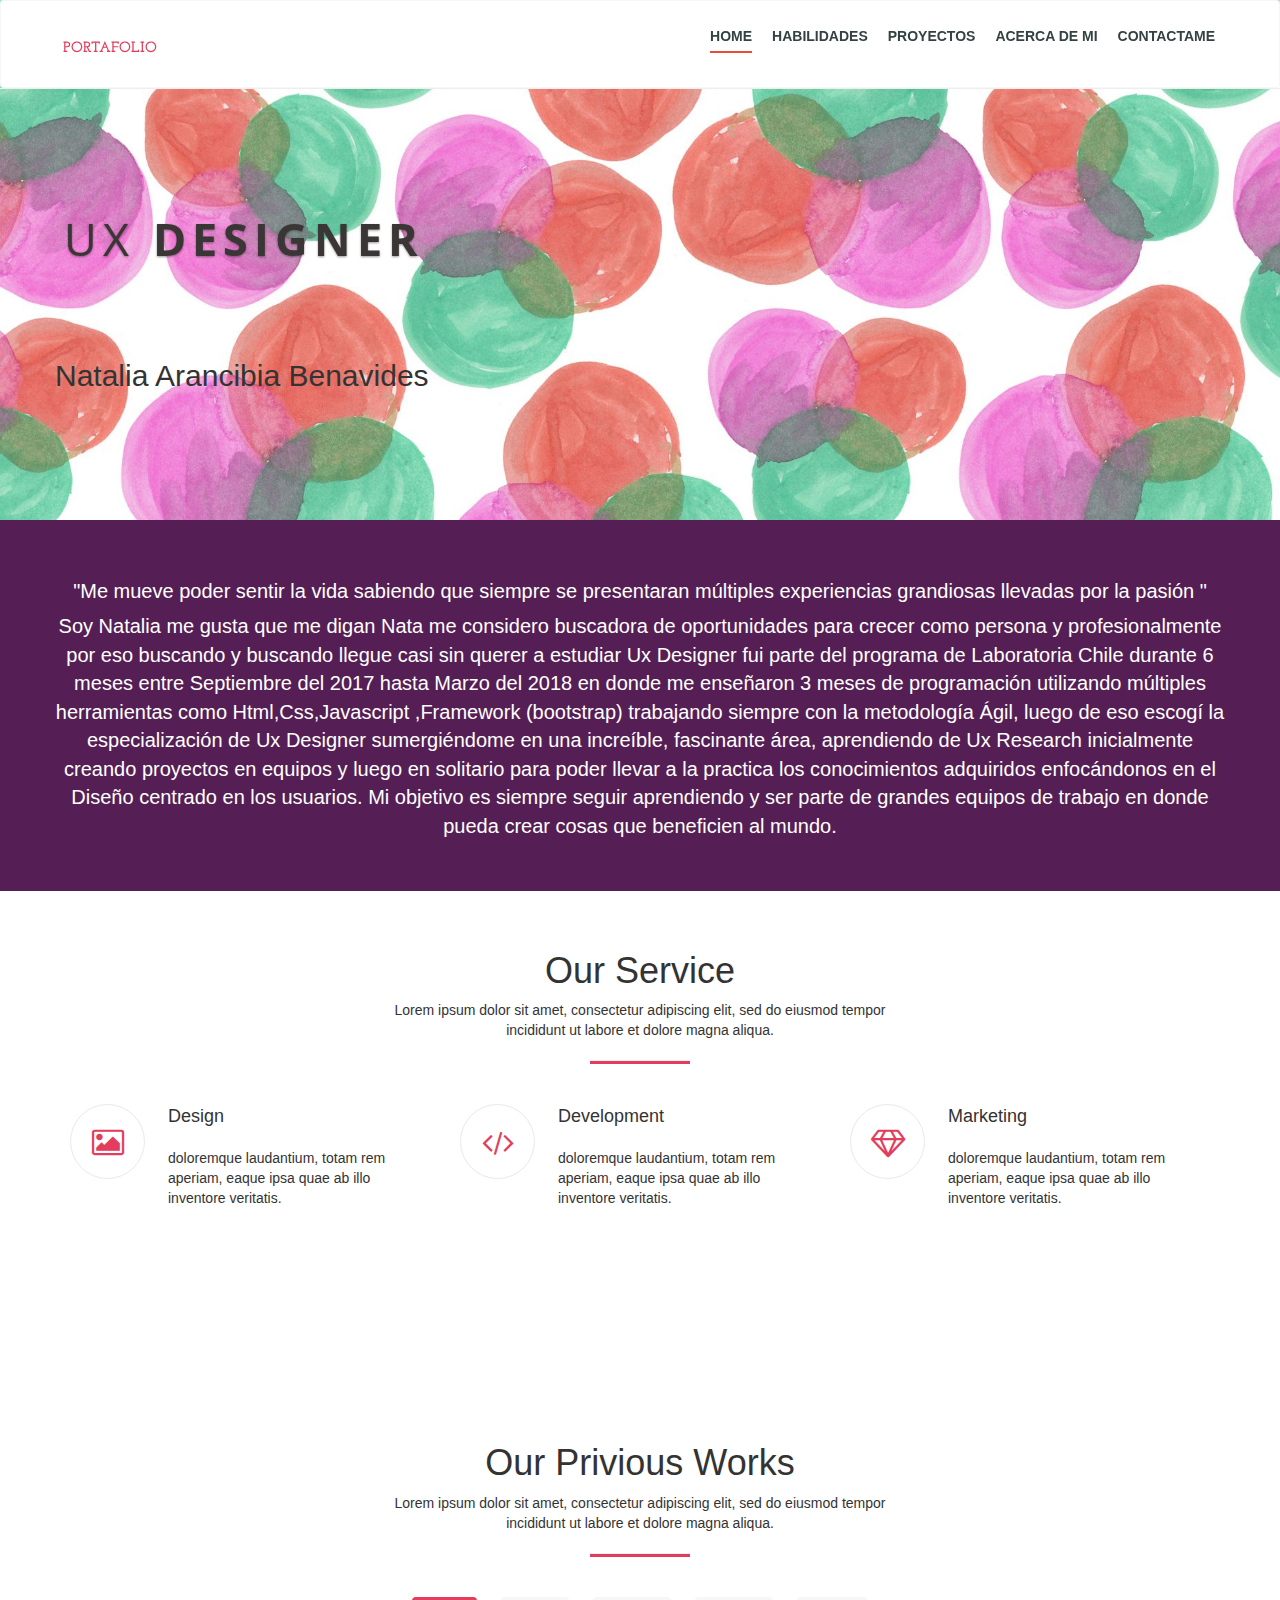
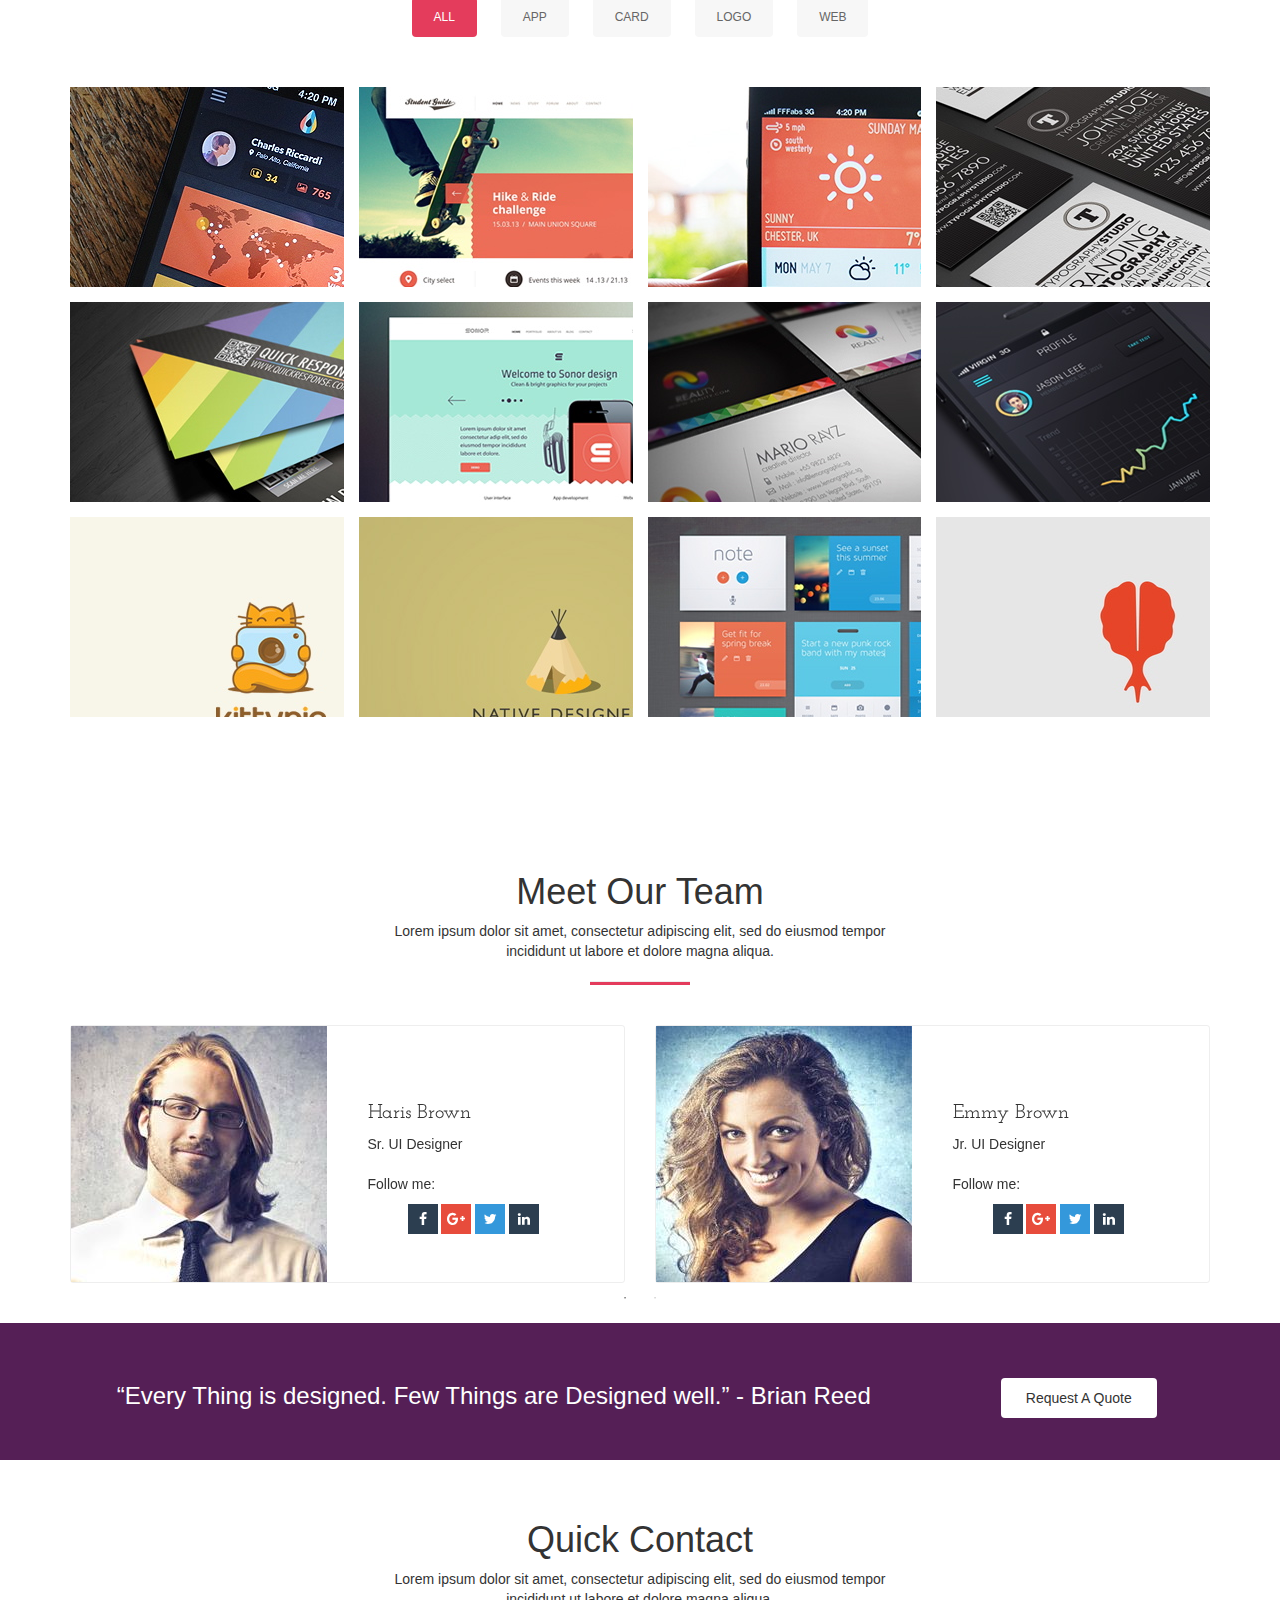
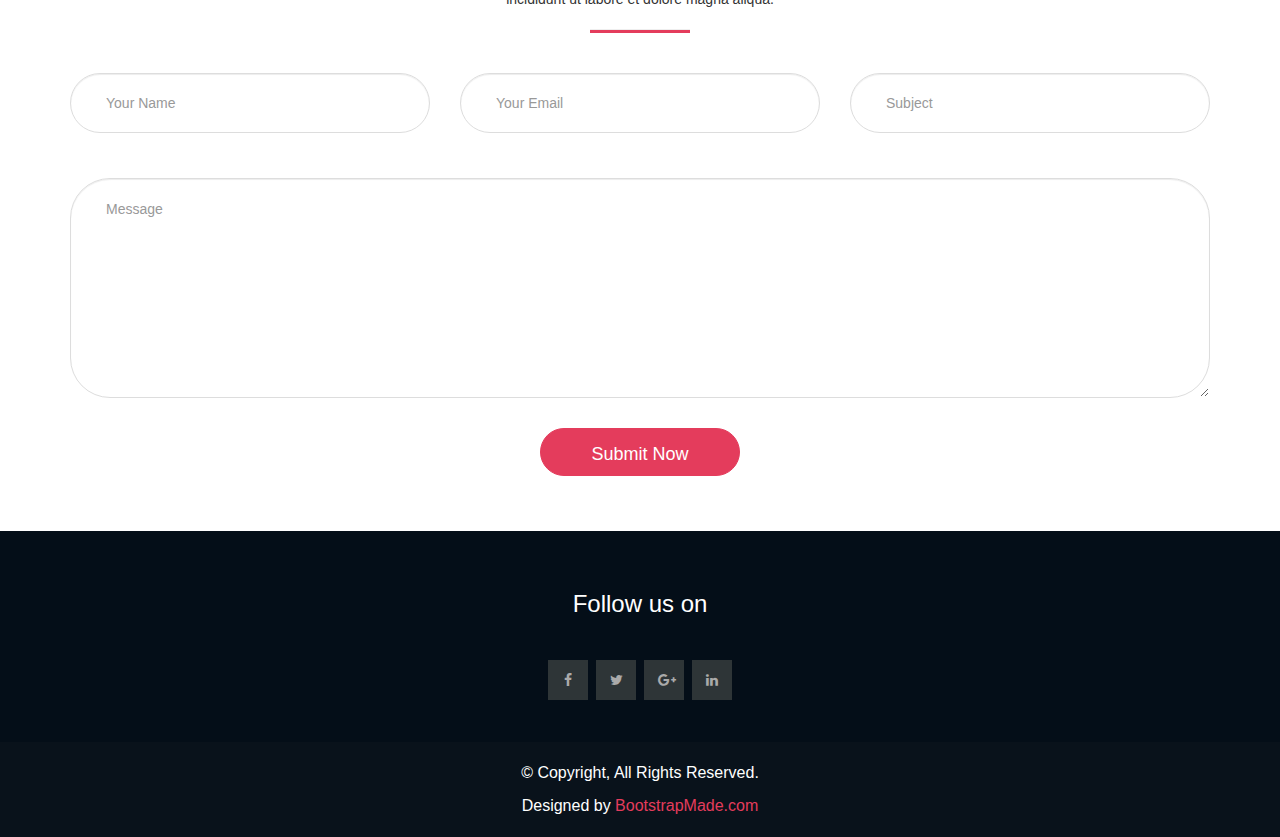
==== index.html @ 6acb6be6 "subiendo primeros avances portafolio" ====
<!DOCTYPE html>
<html lang="en" class=" js no-touch">

<head>
  <title>PORTAFOLIO UX NATALIA ARANCIBIA BENAVIDES</title>
  <meta charset="utf-8">
  <meta name="viewport" content="width=device-width, initial-scale=1">
  <link rel="stylesheet" href="css/bootstrap.min.css">
  <link rel="stylesheet" type="text/css" href="css/font-awesome.min.css">
  <link href='https://fonts.googleapis.com/css?family=Open+Sans:300,600|Raleway:600,300|Josefin+Slab:400,700,600italic,600,400italic' rel='stylesheet' type='text/css'>
  <link rel="stylesheet" type="text/css" href="css/slick-team-slider.css" />
  <link rel="stylesheet" type="text/css" href="css/style.css">
  <!-- =======================================================
    Theme Name: Tempo
    Theme URL: https://bootstrapmade.com/tempo-free-onepage-bootstrap-theme/
    Author: BootstrapMade.com
    Author URL: https://bootstrapmade.com
  ======================================================= -->
</head>

<body>
  <!--HEADER START-->
  <div class="main-navigation navbar-fixed-top">
    <nav class="navbar navbar-default">
      <div class="container">
        <div class="navbar-header">
          <button type="button" id="Menures" class="navbar-toggle" data-toggle="collapse" data-target="#myNavbar">
			    <span class="icon-bar"></span>
			    <span class="icon-bar"></span>
			    <span class="icon-bar"></span>
			  </button>
          <a class="navbar-brand" href="index.html">Portafolio</a>
        </div>
        <div class="collapse navbar-collapse" id="myNavbar">
          <ul class="nav navbar-nav navbar-right">
            <li class="active"><a href="#banner">Home</a></li>
            <li><a href="#service">Habilidades</a></li>
            <li><a href="#portfolio">Proyectos</a></li>
            <li><a href="#about">Acerca de mi</a></li>
            <li><a href="#contact">Contactame</a></li>
          </ul>
        </div>
      </div>
    </nav>
  </div>
  <!--HEADER END-->

  <!--BANNER START-->
  <div id="banner" class="section-padding">
    <div class="container">
      <div class="row">
        <div class="jumbotron">
          <h1 class="small">UX<span class="bold"> DESIGNER</span></h1>
          <h2>Natalia Arancibia Benavides</h2>
           </div>
      </div>
    </div>
  </div>
  <!--BANNER END-->

  <!--CTA1 START-->
  <div class="cta-1">
    <div class="container">
      <div class="row text-center white">
        <h1 class="cta-title">"Me mueve poder sentir la vida sabiendo que siempre se presentaran múltiples experiencias  grandiosas llevadas por la pasión   "  </h1>
        <p class="cta-sub-title">Soy  Natalia me gusta que me digan Nata  me considero buscadora de oportunidades para crecer como persona y profesionalmente  por eso buscando y buscando llegue casi sin querer a  estudiar Ux Designer  fui parte del programa de  Laboratoria  Chile durante  6 meses entre Septiembre del 2017 hasta Marzo del 2018  en donde me enseñaron  3 meses de programación utilizando múltiples herramientas  como Html,Css,Javascript ,Framework (bootstrap) trabajando siempre con la metodología Ágil, luego de eso escogí la especialización de Ux Designer  sumergiéndome en una increíble, fascinante  área, aprendiendo de Ux Research inicialmente  creando proyectos en equipos y luego  en solitario para poder llevar a la practica los conocimientos adquiridos enfocándonos en el Diseño centrado en los usuarios. 

 

Mi objetivo es siempre  seguir aprendiendo y ser parte de grandes equipos de trabajo en donde pueda crear cosas que beneficien al mundo.  

 </p>
      </div>
    </div>
  </div>
  <!--CTA1 END-->

  <!--SERVICE START-->
  <div id="service" class="section-padding">
    <div class="container">
      <div class="row">
        <div class="page-title text-center">
          <h1>Our Service</h1>
          <p>Lorem ipsum dolor sit amet, consectetur adipiscing elit, sed do eiusmod tempor <br>incididunt ut labore et dolore magna aliqua. </p>
          <hr class="pg-titl-bdr-btm"></hr>
        </div>
        <div class="col-md-4">
          <div class="service-box">
            <div class="service-icon"><i class="fa fa-picture-o"></i></div>
            <div class="service-text">
              <h3>Design</h3>
              <p> doloremque laudantium, totam rem aperiam, eaque ipsa quae ab illo inventore veritatis.</p>
            </div>
          </div>
        </div>
        <div class="col-md-4">
          <div class="service-box">
            <div class="service-icon"><i class="fa fa fa-code"></i></div>
            <div class="service-text">
              <h3>Development</h3>
              <p> doloremque laudantium, totam rem aperiam, eaque ipsa quae ab illo inventore veritatis.</p>
            </div>
          </div>
        </div>
        <div class="col-md-4">
          <div class="service-box">
            <div class="service-icon"><i class="fa fa-diamond"></i></div>
            <div class="service-text">
              <h3>Marketing</h3>
              <p> doloremque laudantium, totam rem aperiam, eaque ipsa quae ab illo inventore veritatis.</p>
            </div>
          </div>
        </div>
      </div>
    </div>
  </div>
  <!--SERVICE END-->
  <div id="portfolio">
    <div class="container">
      <div class="page-title text-center">
        <h1>Our Privious Works</h1>
        <p>Lorem ipsum dolor sit amet, consectetur adipiscing elit, sed do eiusmod tempor <br>incididunt ut labore et dolore magna aliqua. </p>
        <hr class="pg-titl-bdr-btm"></hr>
      </div>
      <div class="row">
        <div class="col-lg-12">
          <ul id="portfolio-flters">
            <li data-filter=".filter-app, .filter-card, .filter-logo, .filter-web" class="filter-active">All</li>
            <li data-filter=".filter-app">App</li>
            <li data-filter=".filter-card">Card</li>
            <li data-filter=".filter-logo">Logo</li>
            <li data-filter=".filter-web">Web</li>
          </ul>
        </div>
      </div>

      <div class="row" id="portfolio-wrapper">
        <div class="col-lg-3 col-md-6 portfolio-item filter-app">
          <a href="">
            <img src="img/portfolio/app1.jpg" alt="">
            <div class="details">
              <h4>App 1</h4>
              <span>Alored dono par</span>
            </div>
          </a>
        </div>

        <div class="col-lg-3 col-md-6 portfolio-item filter-web">
          <a href="">
            <img src="img/portfolio/web2.jpg" alt="">
            <div class="details">
              <h4>Web 2</h4>
              <span>Alored dono par</span>
            </div>
          </a>
        </div>

        <div class="col-lg-3 col-md-6 portfolio-item filter-app">
          <a href="">
            <img src="img/portfolio/app3.jpg" alt="">
            <div class="details">
              <h4>App 3</h4>
              <span>Alored dono par</span>
            </div>
          </a>
        </div>

        <div class="col-lg-3 col-md-6 portfolio-item filter-card">
          <a href="">
            <img src="img/portfolio/card1.jpg" alt="">
            <div class="details">
              <h4>Card 1</h4>
              <span>Alored dono par</span>
            </div>
          </a>
        </div>

        <div class="col-lg-3 col-md-6 portfolio-item filter-card">
          <a href="">
            <img src="img/portfolio/card2.jpg" alt="">
            <div class="details">
              <h4>Card 2</h4>
              <span>Alored dono par</span>
            </div>
          </a>
        </div>

        <div class="col-lg-3 col-md-6 portfolio-item filter-web">
          <a href="">
            <img src="img/portfolio/web3.jpg" alt="">
            <div class="details">
              <h4>Web 3</h4>
              <span>Alored dono par</span>
            </div>
          </a>
        </div>

        <div class="col-lg-3 col-md-6 portfolio-item filter-card">
          <a href="">
            <img src="img/portfolio/card3.jpg" alt="">
            <div class="details">
              <h4>Card 3</h4>
              <span>Alored dono par</span>
            </div>
          </a>
        </div>

        <div class="col-lg-3 col-md-6 portfolio-item filter-app">
          <a href="">
            <img src="img/portfolio/app2.jpg" alt="">
            <div class="details">
              <h4>App 2</h4>
              <span>Alored dono par</span>
            </div>
          </a>
        </div>

        <div class="col-lg-3 col-md-6 portfolio-item filter-logo">
          <a href="">
            <img src="img/portfolio/logo1.jpg" alt="">
            <div class="details">
              <h4>Logo 1</h4>
              <span>Alored dono par</span>
            </div>
          </a>
        </div>

        <div class="col-lg-3 col-md-6 portfolio-item filter-logo">
          <a href="">
            <img src="img/portfolio/logo3.jpg" alt="">
            <div class="details">
              <h4>Logo 3</h4>
              <span>Alored dono par</span>
            </div>
          </a>
        </div>

        <div class="col-lg-3 col-md-6 portfolio-item filter-web">
          <a href="">
            <img src="img/portfolio/web1.jpg" alt="">
            <div class="details">
              <h4>Web 1</h4>
              <span>Alored dono par</span>
            </div>
          </a>
        </div>

        <div class="col-lg-3 col-md-6 portfolio-item filter-logo">
          <a href="">
            <img src="img/portfolio/logo2.jpg" alt="">
            <div class="details">
              <h4>Logo 2</h4>
              <span>Alored dono par</span>
            </div>
          </a>
        </div>
      </div>
    </div>
  </div>

  <!--TEAM START-->
  <div id="about" class="section-padding">
    <div class="container">
      <div class="row">
        <div class="page-title text-center">
          <h1>Meet Our Team</h1>
          <p>Lorem ipsum dolor sit amet, consectetur adipiscing elit, sed do eiusmod tempor <br>incididunt ut labore et dolore magna aliqua. </p>
          <hr class="pg-titl-bdr-btm"></hr>
        </div>
        <div class="autoplay">
          <div class="col-md-6">
            <div class="team-info">
              <div class="img-sec">
                <img src="img/agent1.jpg" class="img-responsive">
              </div>
              <div class="fig-caption">
                <h3>Haris Brown</h3>
                <p class="marb-20">Sr. UI Designer</p>
                <p>Follow me:</p>
                <ul class="team-social">
                  <li class="bgblue-dark"><a href="#"><i class="fa fa-facebook"></i></a></li>
                  <li class="bgred"><a href="#"><i class="fa fa-google-plus"></i></a></li>
                  <li class="bgblue-light"><a href="#"><i class="fa fa-twitter"></i></a></li>
                  <li class="bgblue-dark"><a href="#"><i class="fa fa-linkedin"></i></a></li>
                </ul>
              </div>
            </div>
          </div>
          <div class="col-md-6">
            <div class="team-info">
              <div class="img-sec">
                <img src="img/agent2.jpg" class="img-responsive">
              </div>
              <div class="fig-caption">
                <h3>Emmy Brown</h3>
                <p class="marb-20">Jr. UI Designer</p>
                <p>Follow me:</p>
                <ul class="team-social">
                  <li class="blue-dark"><a href="#"><i class="fa fa-facebook"></i></a></li>
                  <li class="red"><a href="#"><i class="fa fa-google-plus"></i></a></li>
                  <li class="blue-light"><a href="#"><i class="fa fa-twitter"></i></a></li>
                  <li class="blue-dark"><a href="#"><i class="fa fa-linkedin"></i></a></li>
                </ul>
              </div>
            </div>
          </div>
          <div class="col-md-6">
            <div class="team-info">
              <div class="img-sec">
                <img src="img/agent3.jpg" class="img-responsive">
              </div>
              <div class="fig-caption">
                <h3>Iain Dante</h3>
                <p class="marb-20">Jr. UI Designer</p>
                <p>Follow me:</p>
                <ul class="team-social">
                  <li class="blue-dark"><a href="#"><i class="fa fa-facebook"></i></a></li>
                  <li class="red"><a href="#"><i class="fa fa-google-plus"></i></a></li>
                  <li class="blue-light"><a href="#"><i class="fa fa-twitter"></i></a></li>
                  <li class="blue-dark"><a href="#"><i class="fa fa-linkedin"></i></a></li>
                </ul>
              </div>
            </div>
          </div>
          <div class="col-md-6">
            <div class="team-info">
              <div class="img-sec">
                <img src="img/agent4.jpg" class="img-responsive">
              </div>
              <div class="fig-caption">
                <h3>Kate Haris</h3>
                <p class="marb-20">Jr. UI Designer</p>
                <p>Follow me:</p>
                <ul class="team-social">
                  <li class="blue-dark"><a href="#"><i class="fa fa-facebook"></i></a></li>
                  <li class="red"><a href="#"><i class="fa fa-google-plus"></i></a></li>
                  <li class="blue-light"><a href="#"><i class="fa fa-twitter"></i></a></li>
                  <li class="blue-dark"><a href="#"><i class="fa fa-linkedin"></i></a></li>
                </ul>
              </div>
            </div>
          </div>
        </div>
      </div>
    </div>
  </div>
  <!--TEAM END-->

  <!--CTA2 START-->
  <div class="cta2">
    <div class="container">
      <div class="row white text-center">
        <h3 class="wd75 fnt-24">“Every Thing is designed. Few Things are Designed well.” - Brian Reed</h3>
        <p class="cta-sub-title"></p>
        <a href="#" class="btn btn-default">Request A Quote</a>
      </div>
    </div>
  </div>
  <!--CTA2 END-->

  <!--CONTACT START-->
  <div id="contact" class="section-padding">
    <div class="container">
      <div class="row">
        <div class="page-title text-center">
          <h1>Quick Contact</h1>
          <p>Lorem ipsum dolor sit amet, consectetur adipiscing elit, sed do eiusmod tempor <br>incididunt ut labore et dolore magna aliqua. </p>
          <hr class="pg-titl-bdr-btm"></hr>
        </div>
        <div id="sendmessage">Your message has been sent. Thank you!</div>
        <div id="errormessage"></div>

        <div class="form-sec">
          <form action="" method="post" role="form" class="contactForm">
            <div class="col-md-4 form-group">
              <input type="text" name="name" class="form-control text-field-box" id="name" placeholder="Your Name" data-rule="minlen:4" data-msg="Please enter at least 4 chars" />
              <div class="validation"></div>
            </div>
            <div class="col-md-4 form-group">
              <input type="email" class="form-control text-field-box" name="email" id="email" placeholder="Your Email" data-rule="email" data-msg="Please enter a valid email" />
              <div class="validation"></div>
            </div>
            <div class="col-md-4 form-group">
              <input type="text" class="form-control text-field-box" name="subject" id="subject" placeholder="Subject" data-rule="minlen:4" data-msg="Please enter at least 8 chars of subject" />
              <div class="validation"></div>
            </div>
            <div class="col-md-12 form-group">
              <textarea class="form-control text-field-box" name="message" rows="5" data-rule="required" data-msg="Please write something for us" placeholder="Message"></textarea>
              <div class="validation"></div>

              <button class="button-medium" id="contact-submit" type="submit" name="contact">Submit Now</button>
            </div>
          </form>
        </div>
      </div>
    </div>
  </div>
  <!--CONTACT END-->

  <!--FOOTER START-->
  <footer class="footer section-padding">
    <div class="container">
      <div class="row">
        <div style="visibility: visible; animation-name: zoomIn;" class="col-sm-12 text-center wow zoomIn">
          <h3>Follow us on</h3>
          <div class="footer_social">
            <ul>
              <li><a class="f_facebook" href="#"><i class="fa fa-facebook"></i></a></li>
              <li><a class="f_twitter" href="#"><i class="fa fa-twitter"></i></a></li>
              <li><a class="f_google" href="#"><i class="fa fa-google-plus"></i></a></li>
              <li><a class="f_linkedin" href="#"><i class="fa fa-linkedin"></i></a></li>
            </ul>
          </div>
        </div>
        <!--- END COL -->
      </div>
      <!--- END ROW -->
    </div>
    <!--- END CONTAINER -->
  </footer>
  <!--FOOTER END-->
  <div class="footer-bottom">
    <div class="container">
      <div style="visibility: visible; animation-name: zoomIn;" class="col-md-12 text-center wow zoomIn">
        <div class="footer_copyright">
          <p> © Copyright, All Rights Reserved.</p>
          <div class="credits">
            <!--
              All the links in the footer should remain intact.
              You can delete the links only if you purchased the pro version.
              Licensing information: https://bootstrapmade.com/license/
              Purchase the pro version with working PHP/AJAX contact form: https://bootstrapmade.com/buy/?theme=Tempo
            -->
            Designed by <a href="https://bootstrapmade.com/">BootstrapMade.com</a>
          </div>
        </div>
      </div>
    </div>
  </div>
  <script src="js/jquery.min.js"></script>
  <script src="js/jquery.easing.min.js"></script>
  <script src="js/bootstrap.min.js"></script>
  <script type="text/javascript" src="js/slick.min.js"></script>
  <script type="text/javascript" src="js/custom.js"></script>
  <script src="contactform/contactform.js"></script>

</body>

</html>
---- css/style.css ----
.white
{
	color:#fff !important;
}
h1.cta-title
{
	font-size: 20px;
}
h1
{
	font-size: 36px;
}
/**************************************
Header
**************************************/
.section-padding
{
	padding: 40px 0px;
}
.main-navigation
{
    border-bottom: 1px solid #eee;
}

#Menures{
    right: 70px;
}
.navbar-default {
    background-color: #fff;
    border-color: rgba(231, 231, 231, 0.33);
    padding: 20px 0px;
}

.navbar-default .navbar-nav > .active > a, .navbar-default .navbar-nav > .active > a:focus, .navbar-default .navbar-nav > .active > a:hover {
    color: #354242;
    background-color: #fff;
}
.navbar-nav {
    padding-top: 5px;
}

.navbar-default .navbar-nav > .active > a,.navbar-default .navbar-nav > li > a:hover, .navbar-default .navbar-nav > li > a:focus
{
	border-bottom: 2px solid #E74C3C;
    outline: none;
}
.navbar {
	min-height: inherit;
	margin-bottom: 0px;
}
.navbar-brand {
	height: inherit;
	font-family: 'Josefin Slab', serif;
	font-weight: 700;
	text-transform: uppercase;
	padding: 8px;
    font-size: 15px;
    margin-top: 10px;

}

.navbar-default .navbar-brand {
    color: #e43c5c;
}

.navbar-default .navbar-nav > li > a {
	color: #354242;
	font-weight: 600;
	text-transform: uppercase;
	margin: 0px 10px;
	padding-bottom: 5px;
	font-size: 14px;
}
.nav > li > a
{
	padding: 0px;
}
.jumbotron
{
    background-color: transparent;
    padding-top: 90px;
}
.jumbotron p.big
{
    line-height: 21px;
    border-width: 0px;
    margin: 0px;
    padding: 0px;
    letter-spacing: 6px;
    font-size: 15px;
    color: #fff;
    text-transform: uppercase;
    font-weight: 400;
    color: #ffffff;
    -webkit-filter: drop-shadow(0 1px 1px rgba(0, 0, 0, 0.4));
    -moz-filter: drop-shadow(0 1px 1px rgba(0, 0, 0, 0.4));
    -ms-filter: drop-shadow(0 1px 1px rgba(0, 0, 0, 0.4));
    filter: drop-shadow(0 1px 1px rgba(0, 0, 0, 0.4));
    padding-top: 10px;
}
a.btn-banner {
    border: 1px solid #cdcdcd;
    padding: 12px 22px;
    line-height: 0px;
    border-radius: 3px;
    font-family: 'Montserrat', sans-serif;
    font-weight: 400;
    font-size: 11px;
    text-transform: uppercase;
    color: #ffffff;
    letter-spacing: 1px;
    display: inline-block;
    margin-top: 95px;
}
a.btn-banner i
{
    padding-left: 10px;
}
a.btn-banner:hover, a.btn-banner:focus
{
    background-color: #e43c5c;
    color: #fff;
    border-color: #E74C3C;
    display: inline-block;
}
.bold
{
    font-weight: bold;
}
.bor-btm
{
    width: 100px;
    height: 1px;
    background-color: #ddd;
    margin-bottom: 85px;
}
.jumbotron h1.small
{
    line-height: 200px;
    border-width: 0px;
    margin: 9px;
    padding: 0px;
    font-family: 'Open Sans', sans-serif;
    font-size: 45px;
    letter-spacing: 6px;
    text-transform: uppercase;
    font-weight: 400;
    color: #3A3636;
    -webkit-filter: drop-shadow(0 1px 1px rgba(0, 0, 0, 0.4));
    -moz-filter: drop-shadow(0 1px 1px rgba(0, 0, 0, 0.4));
    -ms-filter: drop-shadow(0 1px 1px rgba(0, 0, 0, 0.4));
    filter: drop-shadow(0 1px 1px rgba(0, 0, 0, 0.4));
}
.container .jumbotron, .container-fluid .jumbotron {
    padding-right: 60px;
    padding-left: 0px;
}
.bgblue-dark
{
    background-color: #2C3E50;
}
.bgblue-light
{
    background-color: #3498DB;
}
.bgred
{
    background-color: #E74C3C;
}
.wrk-title
{
    cursor: pointer;
}
.cta-1, .cta2
{
	background-color:#551F56;
	padding: 40px 0px;
}
p.cta-sub-title
{
	font-size: 20px;
}
.pg-titl-bdr-btm
{
	width: 100px;
	height: 3px;
	background-color: #e43c5c;
}
.service-box {
    margin: 0 0 60px;
    display: inline-block;
}
.service-box .service-icon {
    width: 75px;
    height: 75px;
    border-radius: 50px;
    overflow: hidden;
    border: 1px solid #e9e9e9;
    line-height: 75px;
    text-align: center;
    color: #e43c5c;
    font-size: 30px;
    margin-right: 23px;
    float: left;
    -webkit-transition: all 0.5s ease 0s;
    -moz-transition: all 0.5s ease 0s;
    -ms-transition: all 0.5s ease 0s;
    transition: all 0.5s ease 0s;
}
.service-box .service-text {
    width: 70%;
    float: left;
    margin-bottom: 20px;
}
.service-box .service-text h3 {
    margin: 0 0 20px 0;
    padding: 0 0 0 0;
    font-size: 18px;
    line-height: 24px;
    color: #333333;
    font-weight: 400;
    -webkit-transition: all 0.5s ease 0s;
    -moz-transition: all 0.5s ease 0s;
    -ms-transition: all 0.5s ease 0s;
    transition: all 0.5s ease 0s;
}
.page-title
{
	margin-bottom: 40px;
}



.fil-btn .active
{
	background-color: #e43c5c;
}
.img-sec, .fig-caption
{
	width: 50%;
	float: left;
}
.team-info
{
	border: 1px solid rgba(204, 204, 204, 0.33);
	float: left;
	width: 100%;
	border-radius: 3px;
}
.fig-caption
{
	padding: 56px 20px 0px;
}
.fig-caption h3
{
	font-size: 20px;
	font-family: 'Josefin Slab', serif;
}
.fig-caption p
{
	font-size: 14px;
}
.team-social li
{
	display: inline-block;
}
.team-social li
{
	width: 30px;
	height: 30px;
	line-height: 30px;
	text-align: center;
}
.team-social li a
{
	color: #fff;
}
.blue-light{
	background-color: #3498DB;
}
.blue-dark
{
	background-color: #2C3E50;
}
.red
{
	background-color: #E74C3C;
}
.marb-20
{
	margin-bottom: 20px;
}
.wd75
{
	width: 75%;
	float: left;
}
.cta2 a
{
margin-top: 5px;
}
.fnt-24
{
	font-size: 24px;
}

/* Portfolio */
#portfolio {
  background: #fff;
  padding: 80px 0;
}

#portfolio #portfolio-wrapper {
  padding-right: 15px;
}

#portfolio #portfolio-flters {
  padding: 0;
  margin: 0 0 45px 0;
  list-style: none;
  text-align: center;
}

#portfolio #portfolio-flters li {
  cursor: pointer;
  margin: 0 10px;
  display: inline-block;
  padding: 10px 22px;
  font-size: 12px;
  line-height: 20px;
  color: #666666;
  border-radius: 4px;
  text-transform: uppercase;
  background: #f7f7f7;
  margin-bottom: 5px;
  transition: all 0.3s ease-in-out;
}

#portfolio #portfolio-flters li:hover, #portfolio #portfolio-flters li.filter-active {
  background: #E43C5C;
  color: #fff;
}

#portfolio .portfolio-item {
  position: relative;
  height: 200px;
  overflow: hidden !important;
  margin-bottom: 15px;
  transition: all 350ms ease;
  -webkit-transform: scale(1);
  -ms-transform: scale(1);
  transform: scale(1);
}

#portfolio .portfolio-item a {
  display: block;
  margin-right: 15px;
}

#portfolio .portfolio-item img {
  position: relative;
  top: 0;
  transition: all 600ms cubic-bezier(0.645, 0.045, 0.355, 1);
}

#portfolio .portfolio-item .details {
  height: 50px;
  background: #E43C5C;
  position: absolute;
  width: 100%;
  height: 50px;
  bottom: -50px;
  transition: all 300ms cubic-bezier(0.645, 0.045, 0.355, 1);
}

#portfolio .portfolio-item .details h4 {
  font-size: 14px;
  font-weight: 700;
  color: #fff;
  padding: 8px 0 2px 8px;
  margin: 0;
}

#portfolio .portfolio-item .details span {
  display: block;
  color: #fff;
  font-size: 13px;
  padding-left: 8px;
}

#portfolio .portfolio-item:hover .details {
  bottom: 0;
}

#portfolio .portfolio-item:hover img {
  top: -30px;
}

/* Contact Form */
.text-field-box {
    background: #fff;
    border: 1px solid #ddd;
    border-radius: 40px;
    height: 60px;
    line-height: 60px;
    text-align: left;
    color: #666;
    font-size: 14px;
    padding: 0 35px;
    margin-bottom: 30px;
    width: 100%;
    outline: none;
    appearance: none;
    -webkit-appearance: none;
}
.form-sec textarea {
    height: 220px;
}

.validation {
    color: red;
    display:none;
    margin: 0 0 20px;
    font-weight:400;
    font-size:13px;
}

#sendmessage {
    color: green;
    border:1px solid green;
    display:none;
    text-align:center;
    padding:15px;
    font-weight:600;
    margin-bottom:15px;
}

#errormessage {
    color: red;
    display:none;
    border:1px solid red;
    text-align:center;
    padding:15px;
    font-weight:600;
    margin-bottom:15px;
}

#sendmessage.show, #errormessage.show, .show {
	display:block;
}

.button-medium {
    background: #e43c5c;
    border-radius: 40px;
    color: #ffffff;
    cursor: pointer;
    display: block;
    font-family: "Montserrat", sans-serif;
    font-size: 18px;
    font-weight: 400;
    height: 48px;
    line-height: 48px;
    margin: 0 auto;
    overflow: hidden;
    text-align: center;
    width: 200px;
    -webkit-appearance: none;
    -moz-appearance: none;
    appearance: none;
    border: 1px solid #e43c5c;
    box-shadow: none;
    outline: none;
    -webkit-transition: all 0.5s ease 0s;
    -moz-transition: all 0.5s ease 0s;
    -ms-transition: all 0.5s ease 0s;
    transition: all 0.5s ease 0s;
}
.footer {
    background-color: #040E18;
}
.footer h3 {
    color: #fff;
    padding-bottom: 30px;
}
.footer_social ul {
    list-style: outside none none;
    margin: 0;
    padding: 0;
}
.footer_social ul li {
    margin: 2px;
    display: inline-block;
}
.footer_social ul li a {
    background: #2e3537 none repeat scroll 0 0;
    border: 1px solid #2e3537;
    box-shadow: 0 0 0 7px transparent;
    color: #aaa;
    display: block;
    font-size: 14px;
    height: 40px;
    line-height: 21px;
    padding: 9px 13px;
    -webkit-transition: all 0.4s ease 0s;
    transition: all 0.4s ease 0s;
    width: 40px;
}
.footer-bottom {
    background: #09121B;
    padding: 20px 0;
}
.footer_copyright {
    color: #fff;
    font-size: 16px;
    margin-bottom: 0;
}
.footer_copyright a {
    color: #e43c5c;
}
#banner
{
    background: url('../img/fondo.jpg') no-repeat;
    background-size: cover;
    min-height: 300px;
}
.cta2 .btn-default,.cta2 .btn-default:hover,.cta2 .btn-default:focus
{
    padding: 10px 25px;
    background-color: #fff;
    border: 0px;
}
/**************************************
cta
**************************************/
/** media queries**/
@media (min-width: 480px) and (max-width: 1023px) {
    .img-sec, .fig-caption {
    width: 100%;
    float: left;
}
.fig-caption {
    padding: 56px 20px 20px;
}
}
@media (min-width: 451px) and (max-width: 768px) {
.filter {
    padding: 5px 18px;
    margin-bottom: 3px;
}
.wd75
{
    width: 100%;
}
.fig-caption {
    padding: 56px 20px 20px;
}
}
@media (min-width: 301px) and (max-width: 450px) {
.filter {
    padding: 3px 14px;
    margin-bottom: 3px;
}
.jumbotron
{
    padding-right: 30px;
    padding-left: 30px;
}
.fig-caption {
    padding: 13px 20px 0px;
}
.team-social li {
    width: 20px;
    height: 20px;
    line-height: 20px;
    text-align: center;
}
.fig-caption h3 {
    font-size: 19px;
    font-family: 'Josefin Slab', serif;
}
.wd75
{
    width: 100%;
}
.service-box .service-text h3
{
    padding-top: 15px;
}
.jumbotron h1.small {
    font-size: 35px;
}
h1.cta-title {
    font-size: 15px;
}
p.cta-sub-title {
    font-size: 20px;
}

.jumbotron h2.small {
    font-size: 35px;
}
h2.cta-title {
    font-size: 15px;
}
p.cta-sub-title {
    font-size: 20px;
}
.button-medium {
    font-size: 15px;
    height: 40px;
    line-height: 40px;
    width: 150px;
}
.jumbotron
{
    padding: 90px 0px 0px 20px !important;
}
}
.footer_copyright a
{
    text-decoration: none;
}
@media (min-width: 100px) and (max-width: 300px) {
.filter {
    padding: 3px 14px;
    margin-bottom: 3px;
}
.img-sec, .fig-caption {
    width: 100%;
    float: left;
}
.fig-caption {
    padding: 56px 20px 20px;
}
.jumbotron h1.small {
    font-size: 35px;
}
h1.cta-title {
    font-size: 30px;
}
p.cta-sub-title {
    font-size: 20px;
}
.button-medium {
    font-size: 15px;
    height: 40px;
    line-height: 40px;
    width: 150px;
}
.jumbotron
{
    padding: 90px 0px 0px 20px !important;
}
.service-box .service-text h3 {
    padding-top: 15px;
}
.navbar-default .navbar-nav > .active > a, .navbar-default .navbar-nav > li > a{
    text-align: center;
}
}
@media (min-width: 300px) and (max-width: 768px) {
.navbar-default .navbar-nav > .active > a, .navbar-default .navbar-nav > li > a{
    text-align: center;
    border: 0px;
}
.navbar-default .navbar-nav > li > a:hover
{
    border: 0px;
}
}
/**************************************
form element
**************************************/
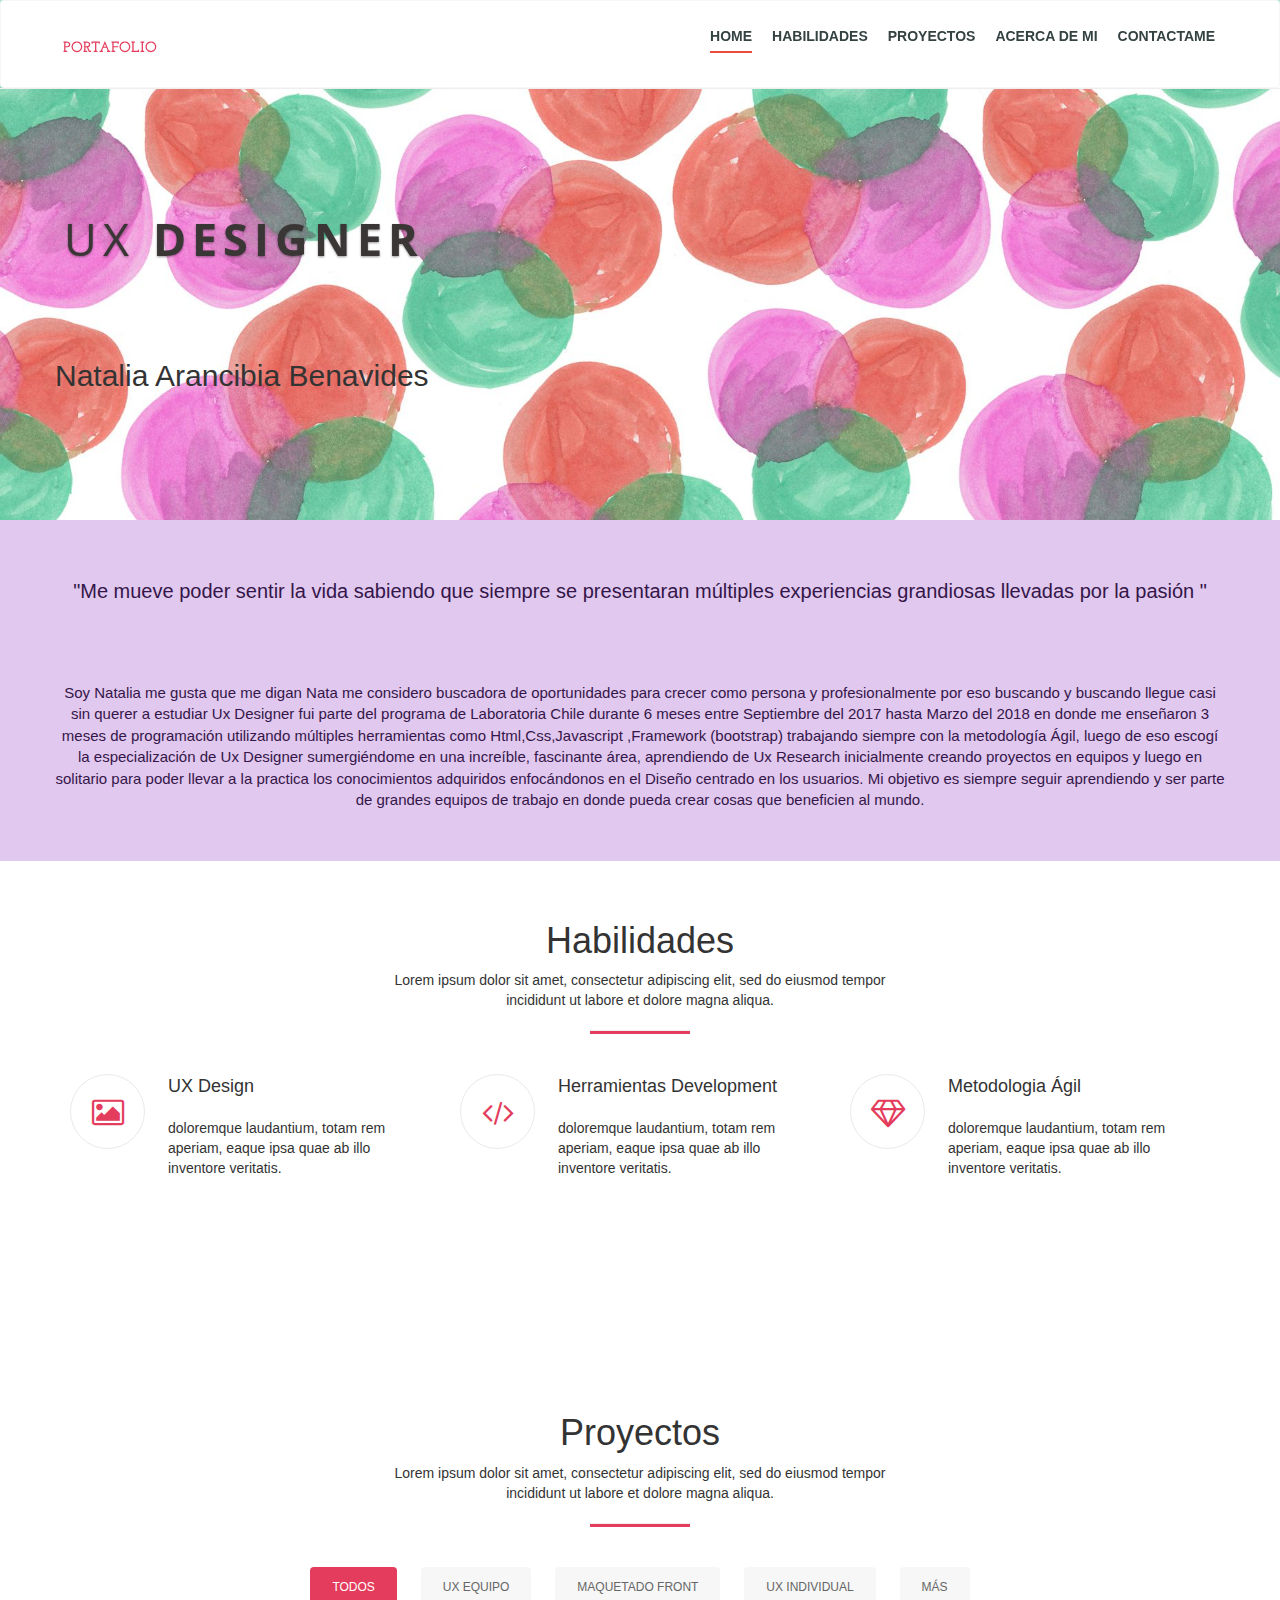
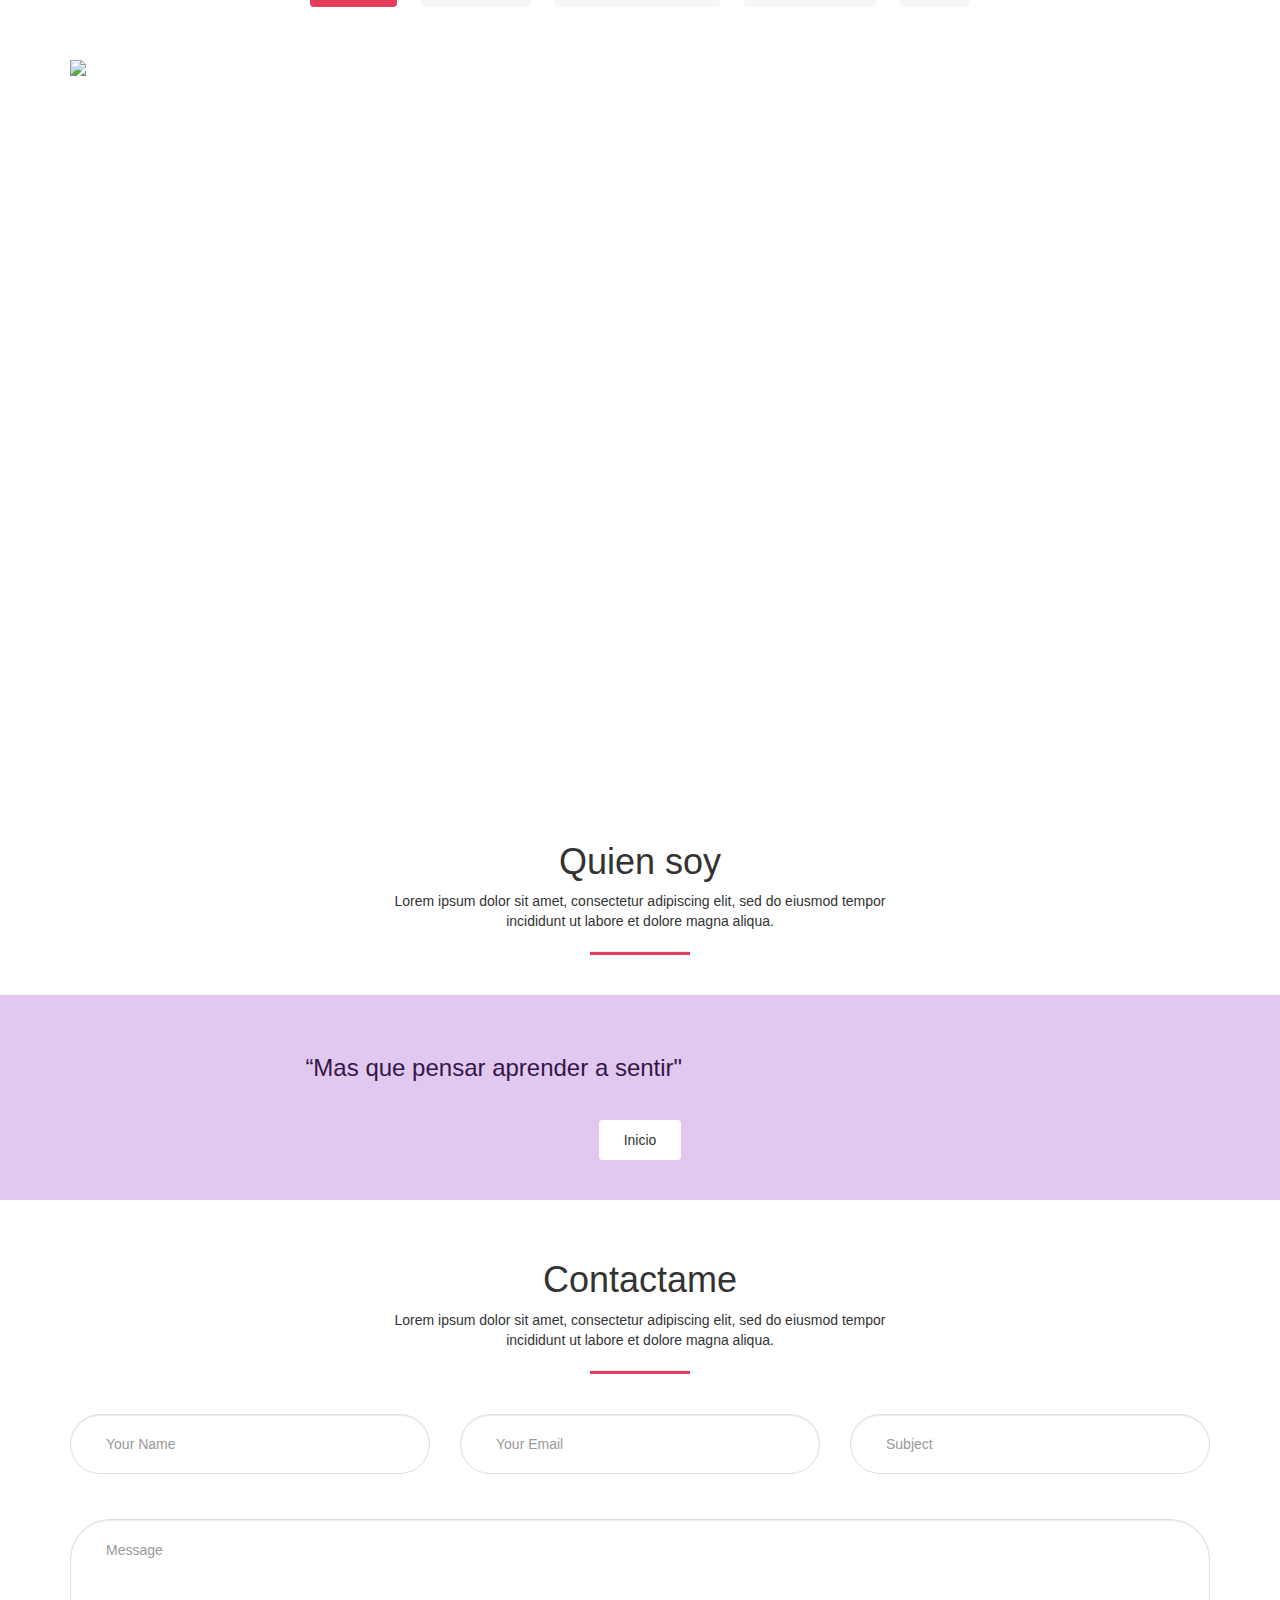
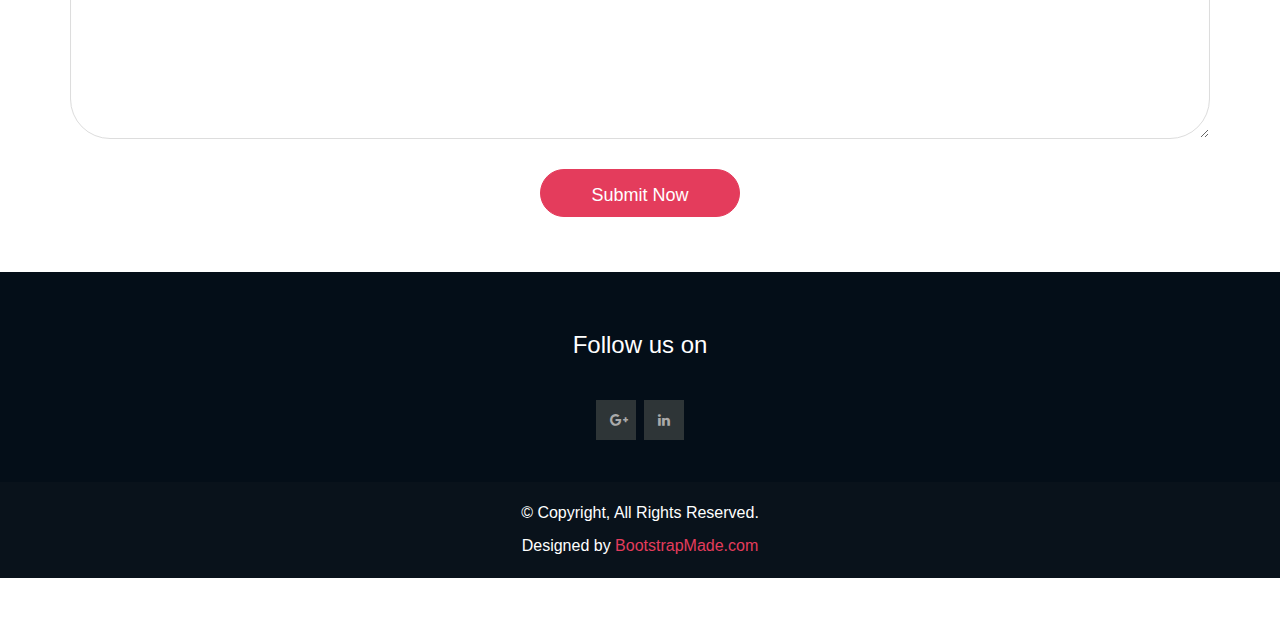
==== commit 9f435814: "subiendo cambios" ====
--- a/index.html
+++ b/index.html
@@ -80,7 +80,7 @@
     <div class="container">
       <div class="row">
         <div class="page-title text-center">
-          <h1>Our Service</h1>
+          <h1>Habilidades</h1>
           <p>Lorem ipsum dolor sit amet, consectetur adipiscing elit, sed do eiusmod tempor <br>incididunt ut labore et dolore magna aliqua. </p>
           <hr class="pg-titl-bdr-btm"></hr>
         </div>
@@ -88,7 +88,7 @@
           <div class="service-box">
             <div class="service-icon"><i class="fa fa-picture-o"></i></div>
             <div class="service-text">
-              <h3>Design</h3>
+              <h3>UX Design </h3>
               <p> doloremque laudantium, totam rem aperiam, eaque ipsa quae ab illo inventore veritatis.</p>
             </div>
           </div>
@@ -97,7 +97,7 @@
           <div class="service-box">
             <div class="service-icon"><i class="fa fa fa-code"></i></div>
             <div class="service-text">
-              <h3>Development</h3>
+              <h3> Herramientas Development</h3>
               <p> doloremque laudantium, totam rem aperiam, eaque ipsa quae ab illo inventore veritatis.</p>
             </div>
           </div>
@@ -106,7 +106,7 @@
           <div class="service-box">
             <div class="service-icon"><i class="fa fa-diamond"></i></div>
             <div class="service-text">
-              <h3>Marketing</h3>
+              <h3>Metodologia Ágil</h3>
               <p> doloremque laudantium, totam rem aperiam, eaque ipsa quae ab illo inventore veritatis.</p>
             </div>
           </div>
@@ -118,18 +118,18 @@
   <div id="portfolio">
     <div class="container">
       <div class="page-title text-center">
-        <h1>Our Privious Works</h1>
+        <h1>Proyectos</h1>
         <p>Lorem ipsum dolor sit amet, consectetur adipiscing elit, sed do eiusmod tempor <br>incididunt ut labore et dolore magna aliqua. </p>
         <hr class="pg-titl-bdr-btm"></hr>
       </div>
       <div class="row">
         <div class="col-lg-12">
           <ul id="portfolio-flters">
-            <li data-filter=".filter-app, .filter-card, .filter-logo, .filter-web" class="filter-active">All</li>
-            <li data-filter=".filter-app">App</li>
-            <li data-filter=".filter-card">Card</li>
-            <li data-filter=".filter-logo">Logo</li>
-            <li data-filter=".filter-web">Web</li>
+            <li data-filter=".filter-app, .filter-card, .filter-logo, .filter-web" class="filter-active">Todos</li>
+            <li data-filter=".filter-app">Ux equipo</li>
+            <li data-filter=".filter-card">Maquetado Front</li>
+            <li data-filter=".filter-logo">Ux Individual</li>
+            <li data-filter=".filter-web">Más</li>
           </ul>
         </div>
       </div>
@@ -137,7 +137,7 @@
       <div class="row" id="portfolio-wrapper">
         <div class="col-lg-3 col-md-6 portfolio-item filter-app">
           <a href="">
-            <img src="img/portfolio/app1.jpg" alt="">
+            <img src=" alt="">
             <div class="details">
               <h4>App 1</h4>
               <span>Alored dono par</span>
@@ -147,7 +147,7 @@
 
         <div class="col-lg-3 col-md-6 portfolio-item filter-web">
           <a href="">
-            <img src="img/portfolio/web2.jpg" alt="">
+            <img src="" alt="">
             <div class="details">
               <h4>Web 2</h4>
               <span>Alored dono par</span>
@@ -157,7 +157,7 @@
 
         <div class="col-lg-3 col-md-6 portfolio-item filter-app">
           <a href="">
-            <img src="img/portfolio/app3.jpg" alt="">
+            <img src="" alt="">
             <div class="details">
               <h4>App 3</h4>
               <span>Alored dono par</span>
@@ -167,7 +167,7 @@
 
         <div class="col-lg-3 col-md-6 portfolio-item filter-card">
           <a href="">
-            <img src="img/portfolio/card1.jpg" alt="">
+            <img src="" alt="">
             <div class="details">
               <h4>Card 1</h4>
               <span>Alored dono par</span>
@@ -177,7 +177,7 @@
 
         <div class="col-lg-3 col-md-6 portfolio-item filter-card">
           <a href="">
-            <img src="img/portfolio/card2.jpg" alt="">
+            <img src="" alt="">
             <div class="details">
               <h4>Card 2</h4>
               <span>Alored dono par</span>
@@ -187,7 +187,7 @@
 
         <div class="col-lg-3 col-md-6 portfolio-item filter-web">
           <a href="">
-            <img src="img/portfolio/web3.jpg" alt="">
+            <img src="" alt="">
             <div class="details">
               <h4>Web 3</h4>
               <span>Alored dono par</span>
@@ -197,7 +197,7 @@
 
         <div class="col-lg-3 col-md-6 portfolio-item filter-card">
           <a href="">
-            <img src="img/portfolio/card3.jpg" alt="">
+            <img src="" alt="">
             <div class="details">
               <h4>Card 3</h4>
               <span>Alored dono par</span>
@@ -207,7 +207,7 @@
 
         <div class="col-lg-3 col-md-6 portfolio-item filter-app">
           <a href="">
-            <img src="img/portfolio/app2.jpg" alt="">
+            <img src="" alt="">
             <div class="details">
               <h4>App 2</h4>
               <span>Alored dono par</span>
@@ -217,7 +217,7 @@
 
         <div class="col-lg-3 col-md-6 portfolio-item filter-logo">
           <a href="">
-            <img src="img/portfolio/logo1.jpg" alt="">
+            <img src="" alt="">
             <div class="details">
               <h4>Logo 1</h4>
               <span>Alored dono par</span>
@@ -227,7 +227,7 @@
 
         <div class="col-lg-3 col-md-6 portfolio-item filter-logo">
           <a href="">
-            <img src="img/portfolio/logo3.jpg" alt="">
+            <img src="" alt="">
             <div class="details">
               <h4>Logo 3</h4>
               <span>Alored dono par</span>
@@ -237,7 +237,7 @@
 
         <div class="col-lg-3 col-md-6 portfolio-item filter-web">
           <a href="">
-            <img src="img/portfolio/web1.jpg" alt="">
+            <img src="" alt="">
             <div class="details">
               <h4>Web 1</h4>
               <span>Alored dono par</span>
@@ -247,7 +247,7 @@
 
         <div class="col-lg-3 col-md-6 portfolio-item filter-logo">
           <a href="">
-            <img src="img/portfolio/logo2.jpg" alt="">
+            <img src="" alt="">
             <div class="details">
               <h4>Logo 2</h4>
               <span>Alored dono par</span>
@@ -258,101 +258,27 @@
     </div>
   </div>
 
-  <!--TEAM START-->
+  <!--acerca de mi-->
   <div id="about" class="section-padding">
     <div class="container">
       <div class="row">
         <div class="page-title text-center">
-          <h1>Meet Our Team</h1>
+          <h1>Quien soy</h1>
           <p>Lorem ipsum dolor sit amet, consectetur adipiscing elit, sed do eiusmod tempor <br>incididunt ut labore et dolore magna aliqua. </p>
           <hr class="pg-titl-bdr-btm"></hr>
-        </div>
-        <div class="autoplay">
-          <div class="col-md-6">
-            <div class="team-info">
-              <div class="img-sec">
-                <img src="img/agent1.jpg" class="img-responsive">
-              </div>
-              <div class="fig-caption">
-                <h3>Haris Brown</h3>
-                <p class="marb-20">Sr. UI Designer</p>
-                <p>Follow me:</p>
-                <ul class="team-social">
-                  <li class="bgblue-dark"><a href="#"><i class="fa fa-facebook"></i></a></li>
-                  <li class="bgred"><a href="#"><i class="fa fa-google-plus"></i></a></li>
-                  <li class="bgblue-light"><a href="#"><i class="fa fa-twitter"></i></a></li>
-                  <li class="bgblue-dark"><a href="#"><i class="fa fa-linkedin"></i></a></li>
-                </ul>
-              </div>
-            </div>
-          </div>
-          <div class="col-md-6">
-            <div class="team-info">
-              <div class="img-sec">
-                <img src="img/agent2.jpg" class="img-responsive">
-              </div>
-              <div class="fig-caption">
-                <h3>Emmy Brown</h3>
-                <p class="marb-20">Jr. UI Designer</p>
-                <p>Follow me:</p>
-                <ul class="team-social">
-                  <li class="blue-dark"><a href="#"><i class="fa fa-facebook"></i></a></li>
-                  <li class="red"><a href="#"><i class="fa fa-google-plus"></i></a></li>
-                  <li class="blue-light"><a href="#"><i class="fa fa-twitter"></i></a></li>
-                  <li class="blue-dark"><a href="#"><i class="fa fa-linkedin"></i></a></li>
-                </ul>
-              </div>
-            </div>
-          </div>
-          <div class="col-md-6">
-            <div class="team-info">
-              <div class="img-sec">
-                <img src="img/agent3.jpg" class="img-responsive">
-              </div>
-              <div class="fig-caption">
-                <h3>Iain Dante</h3>
-                <p class="marb-20">Jr. UI Designer</p>
-                <p>Follow me:</p>
-                <ul class="team-social">
-                  <li class="blue-dark"><a href="#"><i class="fa fa-facebook"></i></a></li>
-                  <li class="red"><a href="#"><i class="fa fa-google-plus"></i></a></li>
-                  <li class="blue-light"><a href="#"><i class="fa fa-twitter"></i></a></li>
-                  <li class="blue-dark"><a href="#"><i class="fa fa-linkedin"></i></a></li>
-                </ul>
-              </div>
-            </div>
-          </div>
-          <div class="col-md-6">
-            <div class="team-info">
-              <div class="img-sec">
-                <img src="img/agent4.jpg" class="img-responsive">
-              </div>
-              <div class="fig-caption">
-                <h3>Kate Haris</h3>
-                <p class="marb-20">Jr. UI Designer</p>
-                <p>Follow me:</p>
-                <ul class="team-social">
-                  <li class="blue-dark"><a href="#"><i class="fa fa-facebook"></i></a></li>
-                  <li class="red"><a href="#"><i class="fa fa-google-plus"></i></a></li>
-                  <li class="blue-light"><a href="#"><i class="fa fa-twitter"></i></a></li>
-                  <li class="blue-dark"><a href="#"><i class="fa fa-linkedin"></i></a></li>
-                </ul>
-              </div>
-            </div>
-          </div>
-        </div>
-      </div>
-    </div>
-  </div>
-  <!--TEAM END-->
+        </div>                                           </di>                                            </div>                                            </div>
+
+   
+              
+  <!-- END-->
 
   <!--CTA2 START-->
   <div class="cta2">
     <div class="container">
       <div class="row white text-center">
-        <h3 class="wd75 fnt-24">“Every Thing is designed. Few Things are Designed well.” - Brian Reed</h3>
+        <h3 class="wd75 fnt-24">“Mas que pensar aprender a  sentir" </h3>
         <p class="cta-sub-title"></p>
-        <a href="#" class="btn btn-default">Request A Quote</a>
+        <a href="#" class="btn btn-default">Inicio</a>
       </div>
     </div>
   </div>
@@ -363,7 +289,7 @@
     <div class="container">
       <div class="row">
         <div class="page-title text-center">
-          <h1>Quick Contact</h1>
+          <h1>Contactame</h1>
           <p>Lorem ipsum dolor sit amet, consectetur adipiscing elit, sed do eiusmod tempor <br>incididunt ut labore et dolore magna aliqua. </p>
           <hr class="pg-titl-bdr-btm"></hr>
         </div>
@@ -404,11 +330,9 @@
         <div style="visibility: visible; animation-name: zoomIn;" class="col-sm-12 text-center wow zoomIn">
           <h3>Follow us on</h3>
           <div class="footer_social">
-            <ul>
-              <li><a class="f_facebook" href="#"><i class="fa fa-facebook"></i></a></li>
-              <li><a class="f_twitter" href="#"><i class="fa fa-twitter"></i></a></li>
+            <ul>              
               <li><a class="f_google" href="#"><i class="fa fa-google-plus"></i></a></li>
-              <li><a class="f_linkedin" href="#"><i class="fa fa-linkedin"></i></a></li>
+              <li><a class="f_linkedin" href="https://www.linkedin.com/in/ux-natalia-arancibia-benavides/" target="_blank"><i class="fa fa-linkedin"></i></a></li>
             </ul>
           </div>
         </div>
--- a/css/style.css
+++ b/css/style.css
@@ -1,7 +1,7 @@
 
 .white
 {
-	color:#fff !important;
+	color:#341649 !important;
 }
 h1.cta-title
 {
@@ -174,12 +174,13 @@
 }
 .cta-1, .cta2
 {
-	background-color:#551F56;
+	background-color:#E1C8EF;
 	padding: 40px 0px;
 }
 p.cta-sub-title
 {
-	font-size: 20px;
+	margin-top: 80px;
+    font-size: 15px;
 }
 .pg-titl-bdr-btm
 {
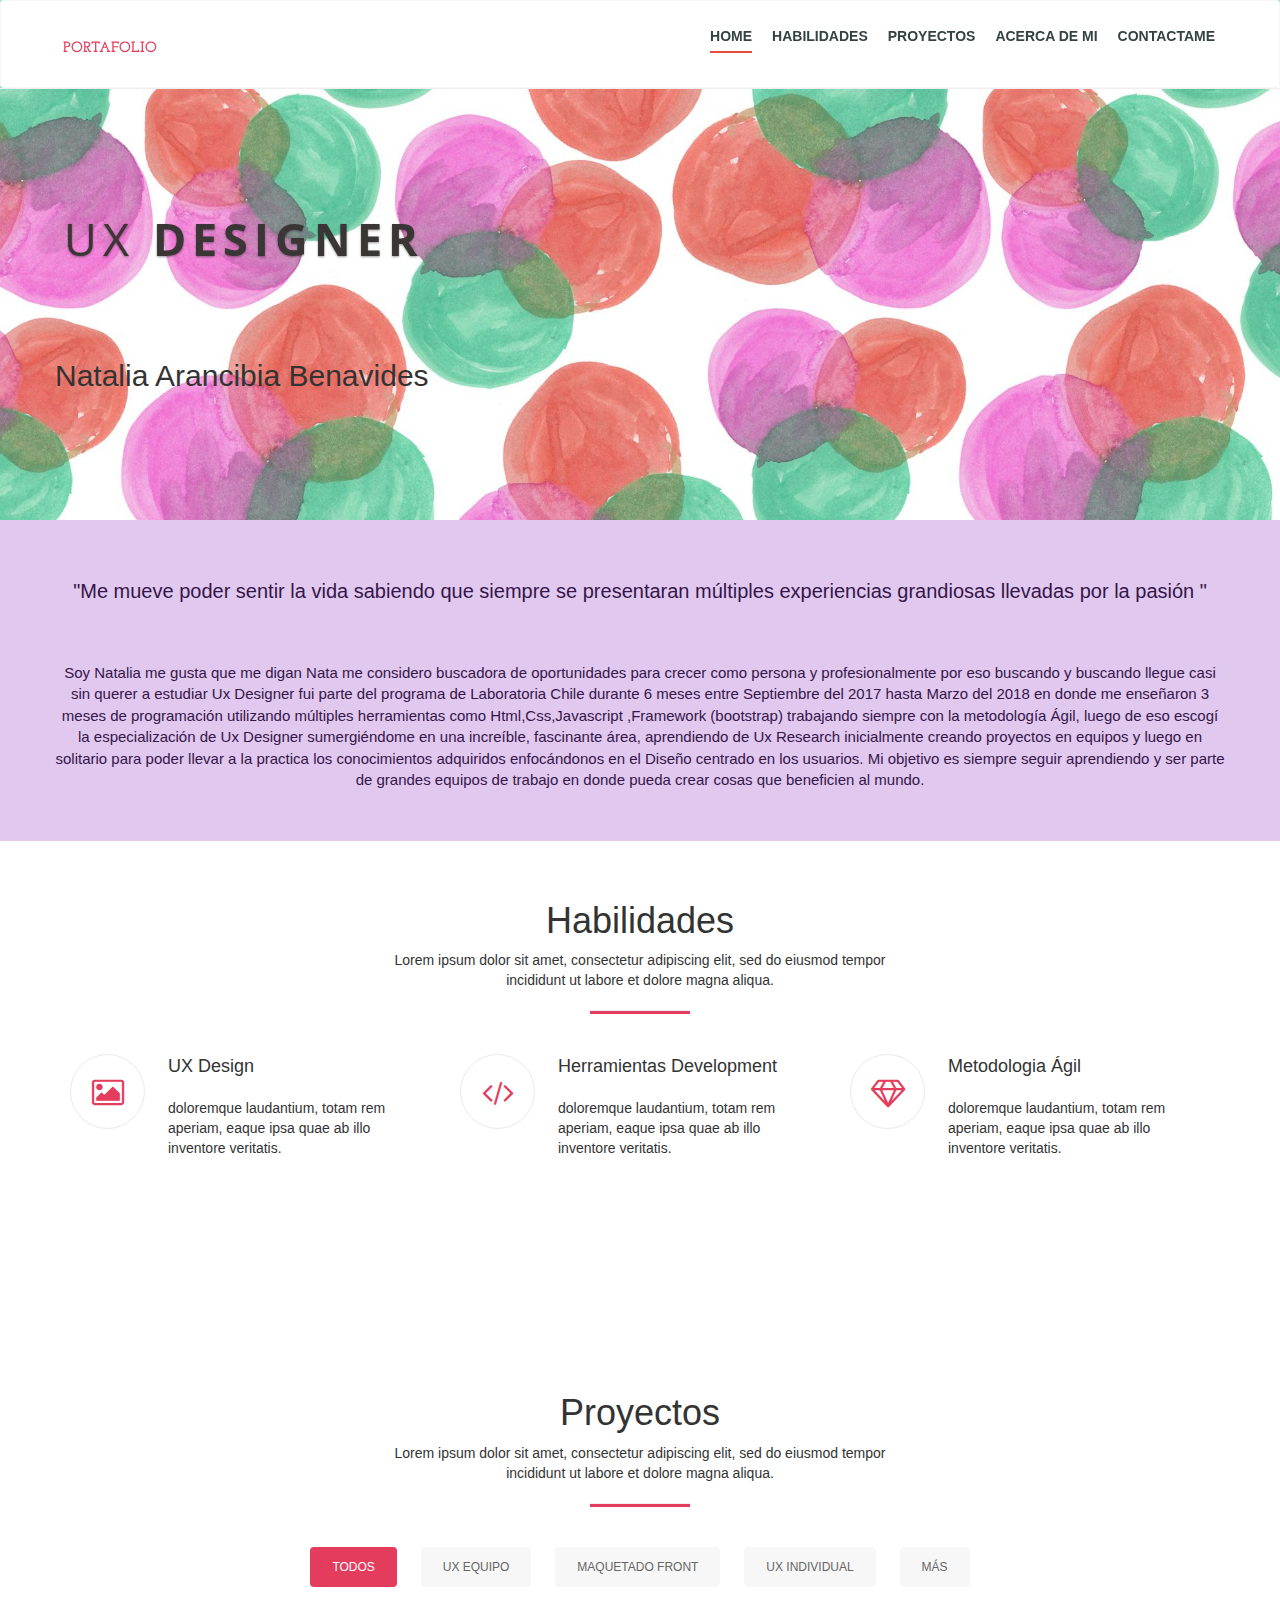
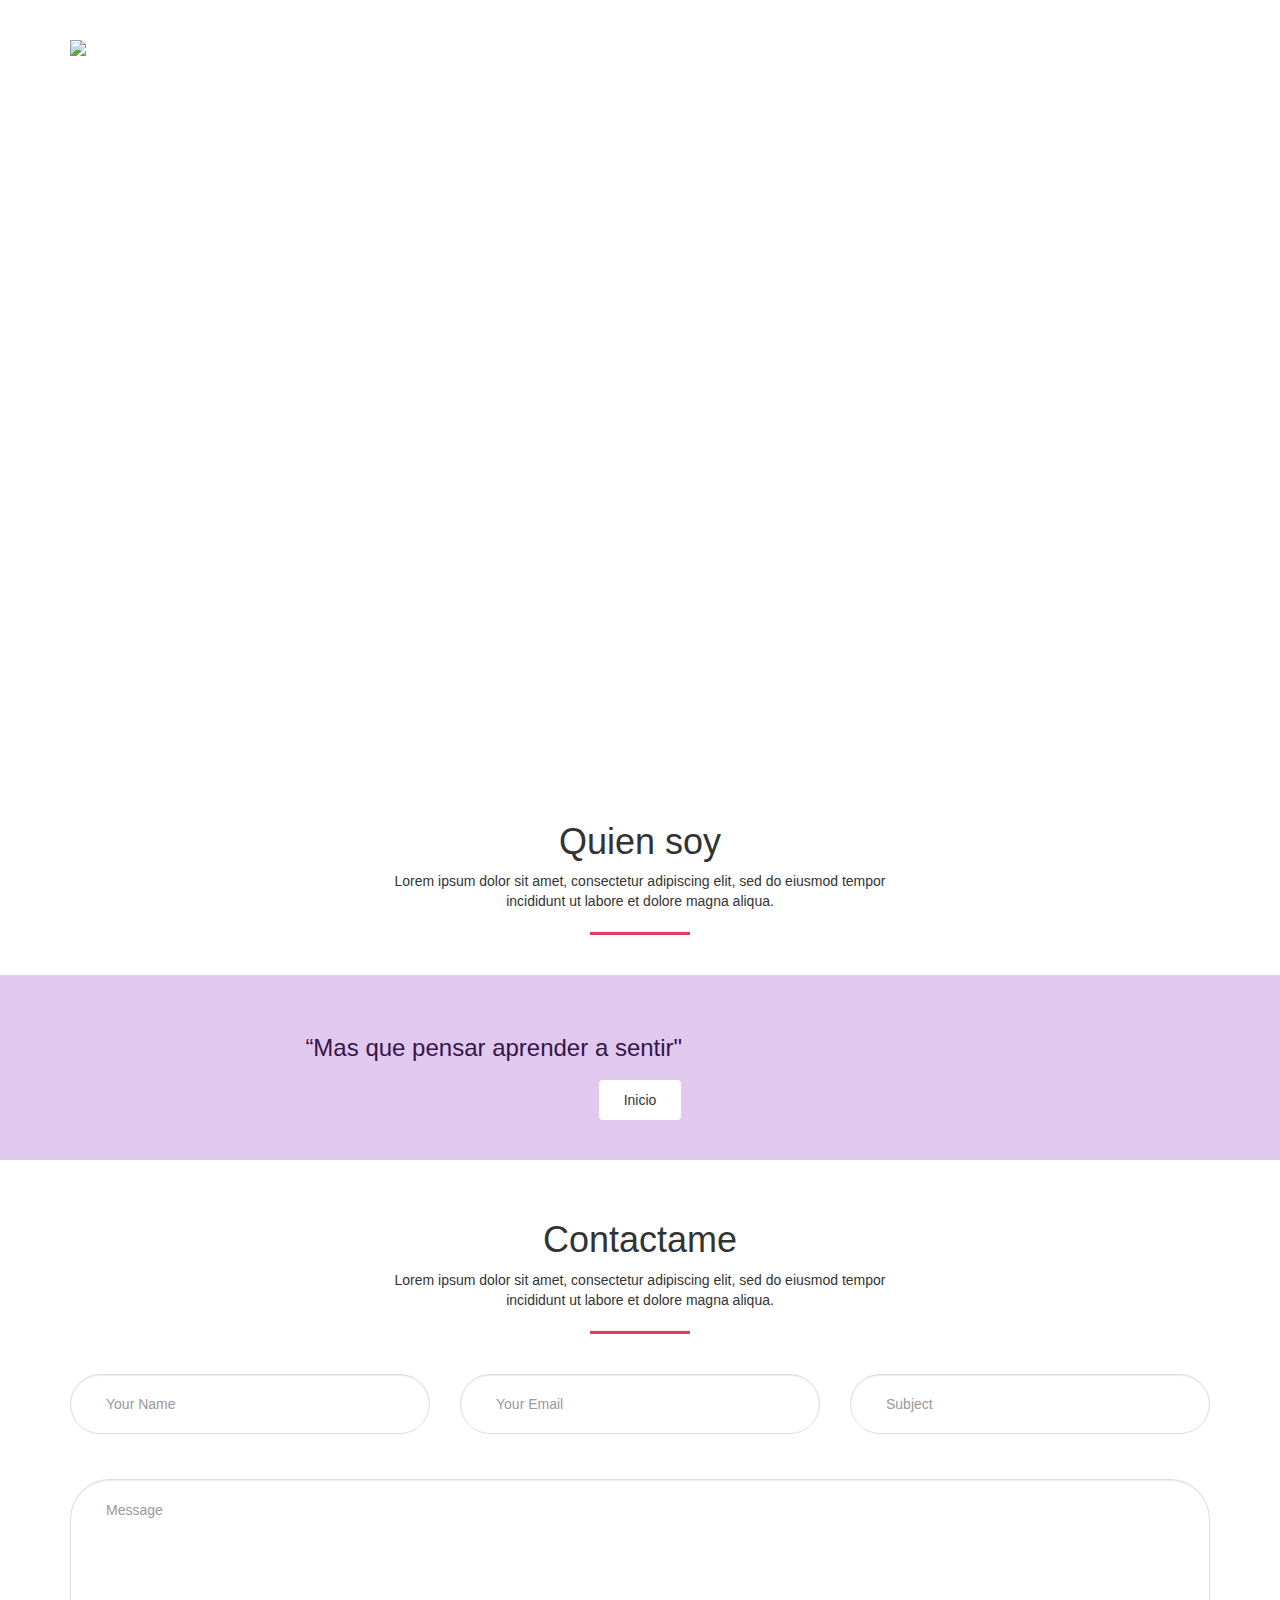
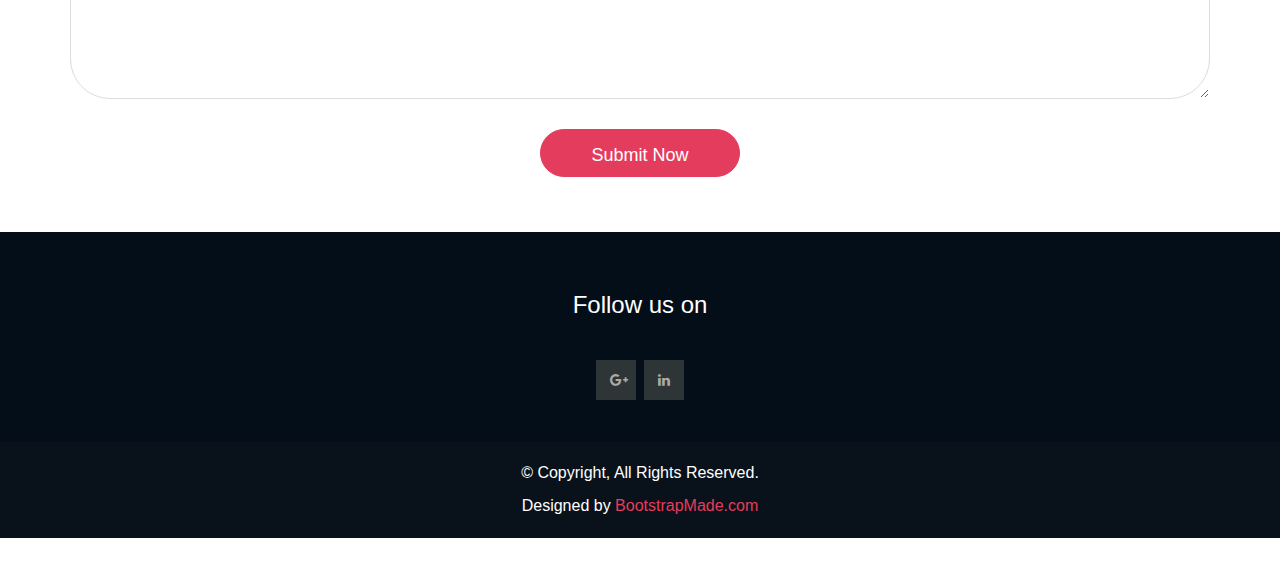
==== commit 1bdebd10: "borrando imagenes" ====
--- a/index.html
+++ b/index.html
@@ -51,7 +51,7 @@
       <div class="row">
         <div class="jumbotron">
           <h1 class="small">UX<span class="bold"> DESIGNER</span></h1>
-          <h2>Natalia Arancibia Benavides</h2>
+          <h2 >Natalia Arancibia Benavides</h2>
            </div>
       </div>
     </div>
--- a/css/style.css
+++ b/css/style.css
@@ -24,7 +24,7 @@
 }
 
 #Menures{
-    right: 70px;
+    right: 20px;
 }
 .navbar-default {
     background-color: #fff;
@@ -135,6 +135,7 @@
     background-color: #ddd;
     margin-bottom: 85px;
 }
+
 .jumbotron h1.small
 {
     line-height: 200px;
@@ -179,7 +180,7 @@
 }
 p.cta-sub-title
 {
-	margin-top: 80px;
+	margin-top: 60px;
     font-size: 15px;
 }
 .pg-titl-bdr-btm
@@ -605,7 +606,7 @@
     font-size: 15px;
 }
 p.cta-sub-title {
-    font-size: 20px;
+    font-size: 10px;
 }
 .button-medium {
     font-size: 15px;
@@ -641,7 +642,7 @@
     font-size: 30px;
 }
 p.cta-sub-title {
-    font-size: 20px;
+    font-size: 13px;
 }
 .button-medium {
     font-size: 15px;
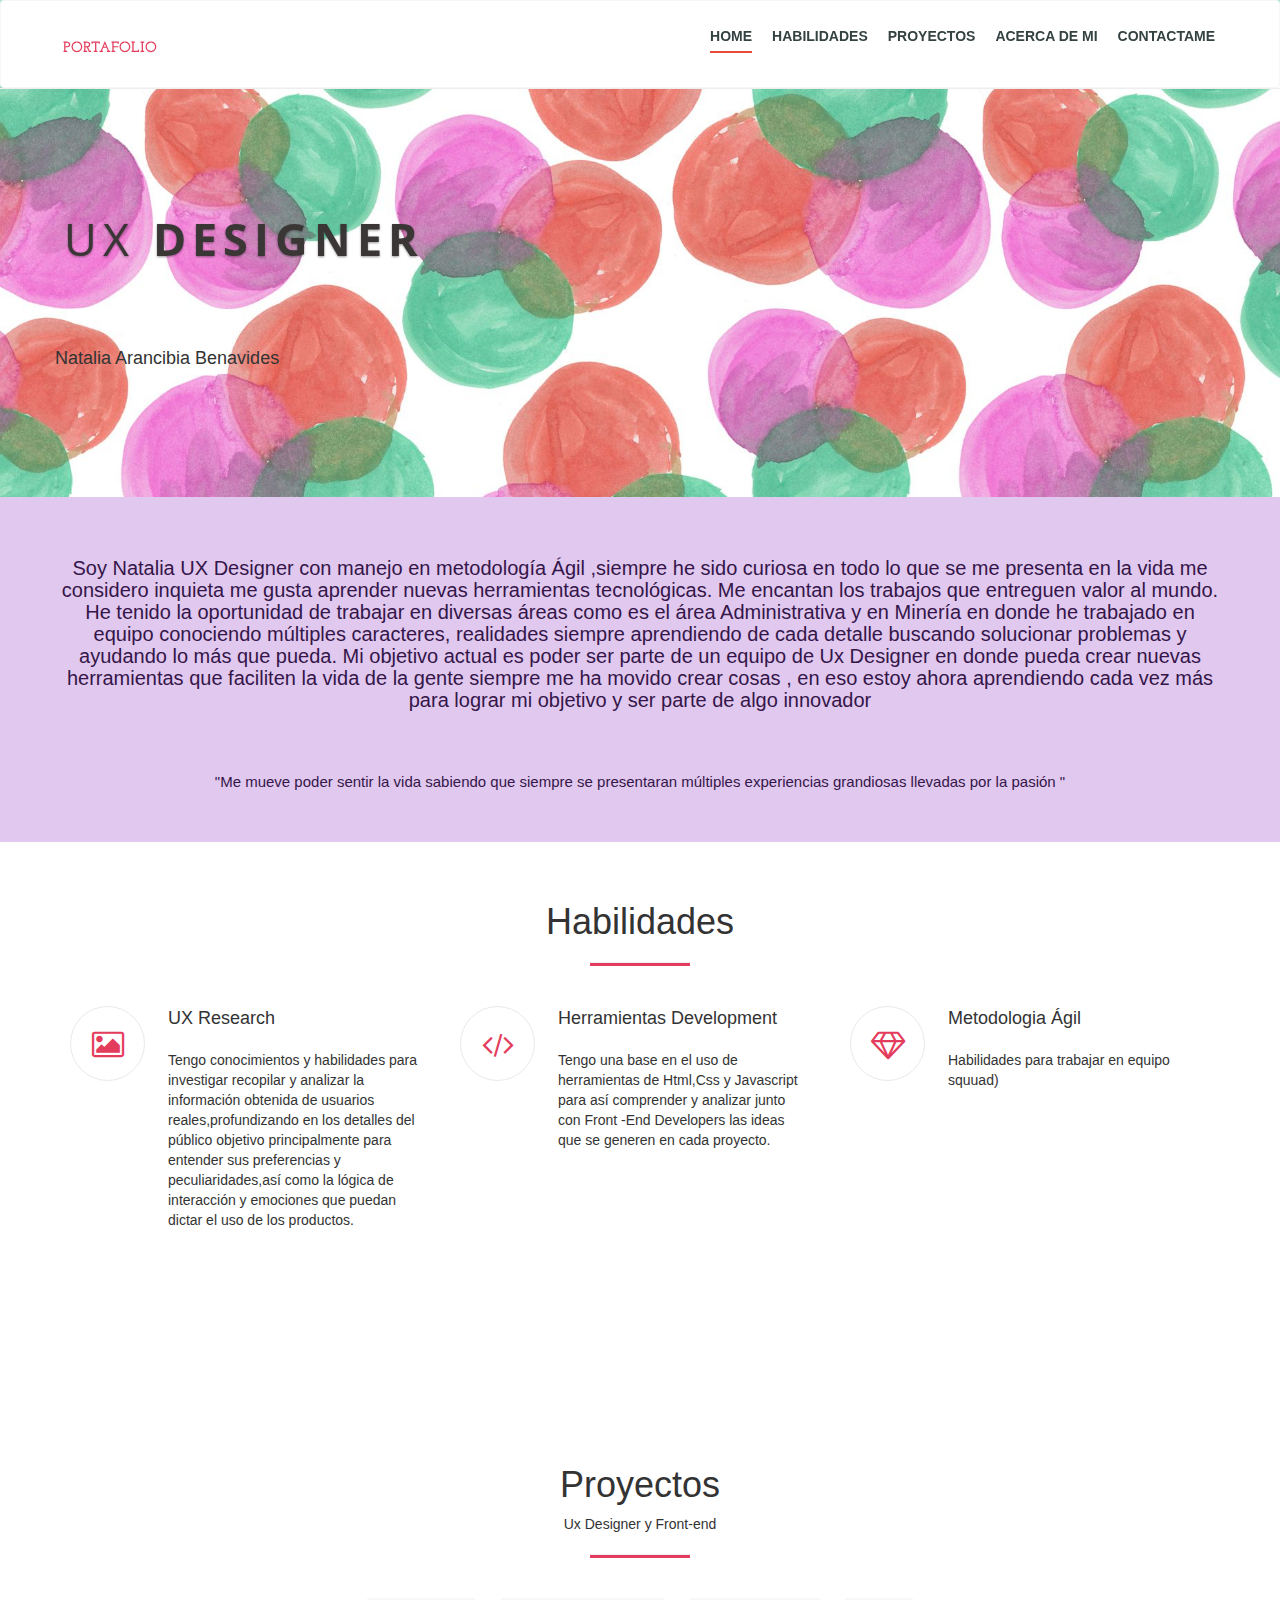
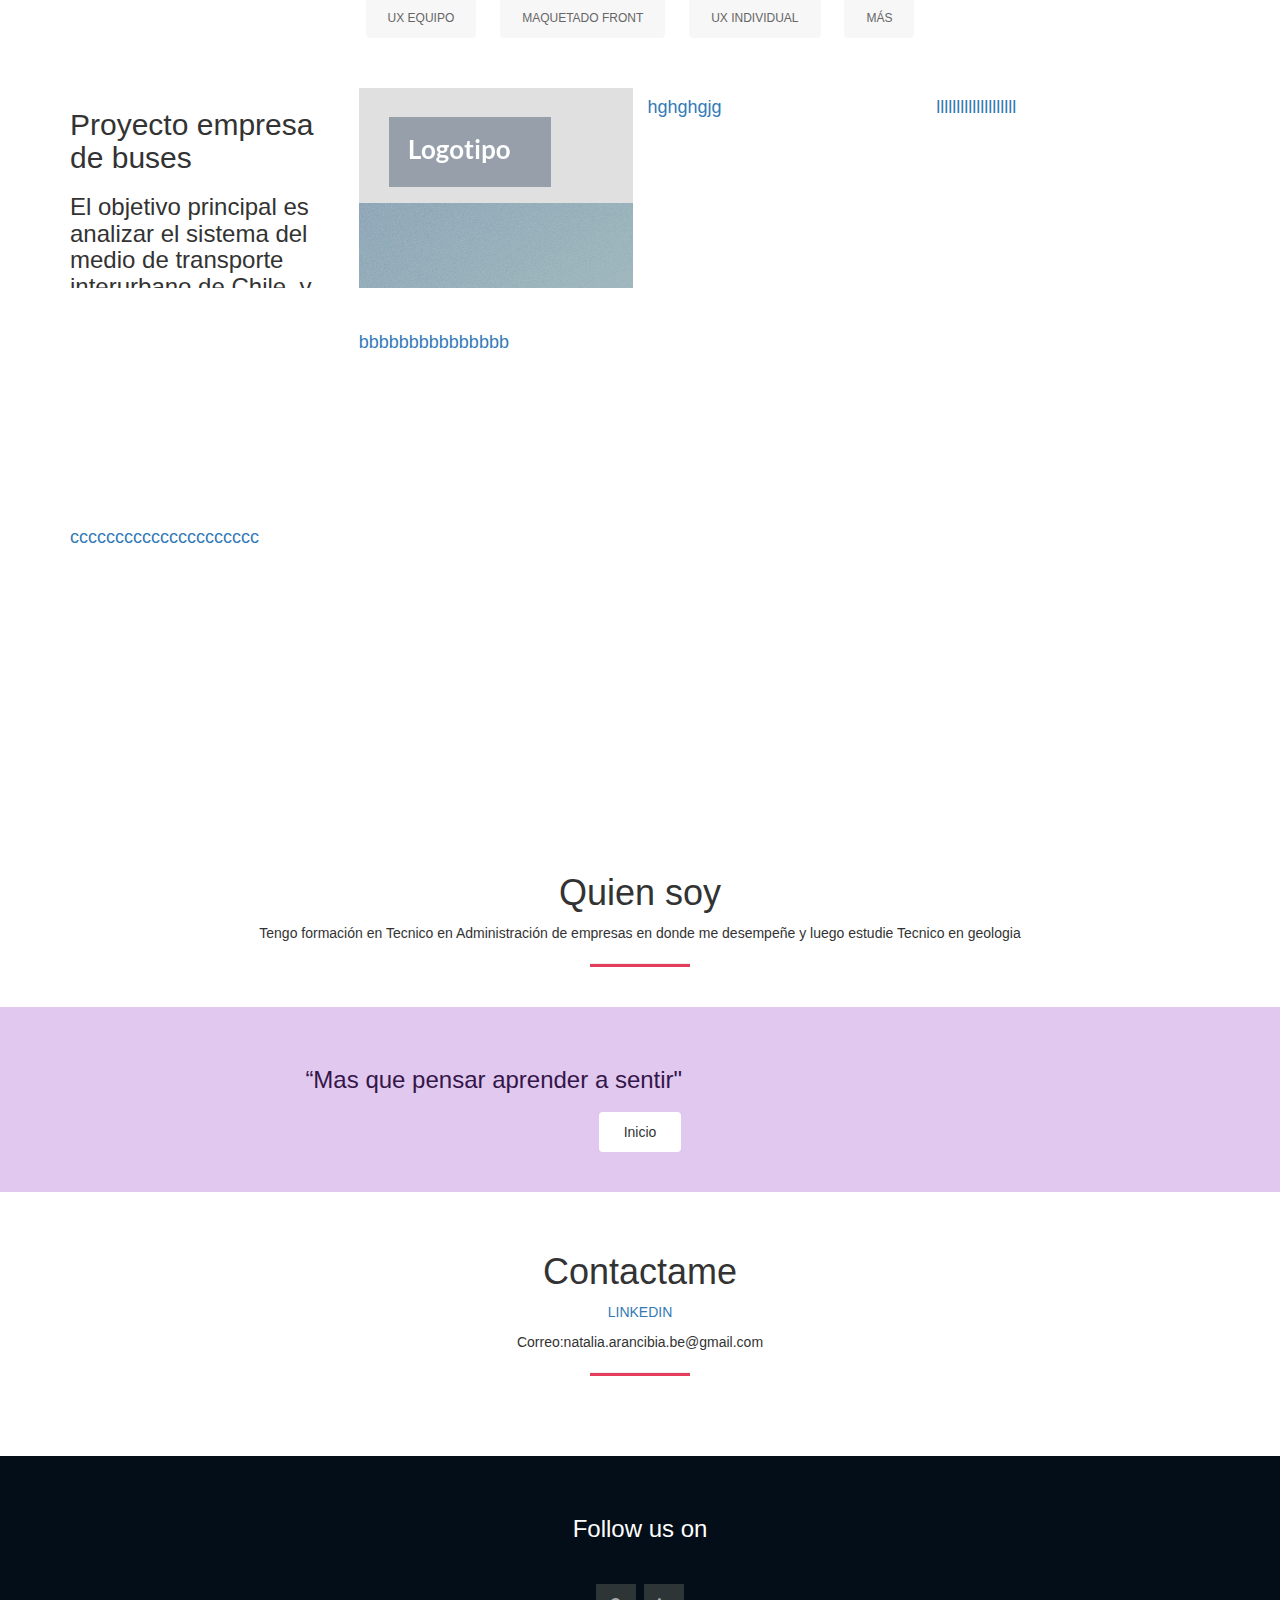
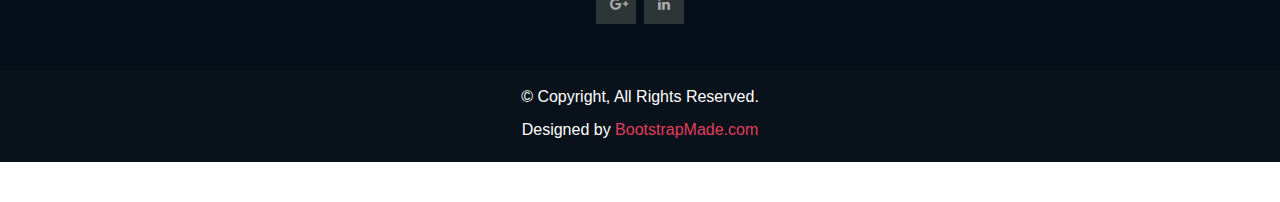
==== commit 91cfc484: "subiendo habilidades" ====
--- a/index.html
+++ b/index.html
@@ -43,7 +43,6 @@
       </div>
     </nav>
   </div>
-  <!--HEADER END-->
 
   <!--BANNER START-->
   <div id="banner" class="section-padding">
@@ -51,8 +50,9 @@
       <div class="row">
         <div class="jumbotron">
           <h1 class="small">UX<span class="bold"> DESIGNER</span></h1>
-          <h2 >Natalia Arancibia Benavides</h2>
+          <h4 class="samlll"> Natalia Arancibia Benavides</h4>
            </div>
+
       </div>
     </div>
   </div>
@@ -62,12 +62,12 @@
   <div class="cta-1">
     <div class="container">
       <div class="row text-center white">
-        <h1 class="cta-title">"Me mueve poder sentir la vida sabiendo que siempre se presentaran múltiples experiencias  grandiosas llevadas por la pasión   "  </h1>
-        <p class="cta-sub-title">Soy  Natalia me gusta que me digan Nata  me considero buscadora de oportunidades para crecer como persona y profesionalmente  por eso buscando y buscando llegue casi sin querer a  estudiar Ux Designer  fui parte del programa de  Laboratoria  Chile durante  6 meses entre Septiembre del 2017 hasta Marzo del 2018  en donde me enseñaron  3 meses de programación utilizando múltiples herramientas  como Html,Css,Javascript ,Framework (bootstrap) trabajando siempre con la metodología Ágil, luego de eso escogí la especialización de Ux Designer  sumergiéndome en una increíble, fascinante  área, aprendiendo de Ux Research inicialmente  creando proyectos en equipos y luego  en solitario para poder llevar a la practica los conocimientos adquiridos enfocándonos en el Diseño centrado en los usuarios. 
+        <h1 class="cta-title">Soy Natalia UX Designer con manejo en metodología Ágil ,siempre he sido curiosa en todo lo que se me presenta en la vida me considero inquieta me gusta aprender nuevas herramientas tecnológicas. Me encantan los trabajos que entreguen valor al mundo. He tenido la oportunidad de trabajar en diversas áreas como es el área Administrativa y en Minería en donde he  trabajado en equipo conociendo múltiples caracteres, realidades siempre aprendiendo de cada detalle buscando solucionar problemas y ayudando lo más que pueda. Mi objetivo actual es poder ser parte de un equipo de Ux Designer en donde pueda crear nuevas herramientas que faciliten la vida de la gente siempre me ha movido crear cosas , en eso estoy ahora aprendiendo cada vez más para lograr mi objetivo y ser parte de algo innovador
+
+        </h1>
+        <p class="cta-sub-title"> "Me mueve poder sentir la vida sabiendo que siempre se presentaran múltiples experiencias  grandiosas llevadas por la pasión   " 
 
  
-
-Mi objetivo es siempre  seguir aprendiendo y ser parte de grandes equipos de trabajo en donde pueda crear cosas que beneficien al mundo.  
 
  </p>
       </div>
@@ -81,15 +81,15 @@
       <div class="row">
         <div class="page-title text-center">
           <h1>Habilidades</h1>
-          <p>Lorem ipsum dolor sit amet, consectetur adipiscing elit, sed do eiusmod tempor <br>incididunt ut labore et dolore magna aliqua. </p>
           <hr class="pg-titl-bdr-btm"></hr>
         </div>
         <div class="col-md-4">
           <div class="service-box">
             <div class="service-icon"><i class="fa fa-picture-o"></i></div>
             <div class="service-text">
-              <h3>UX Design </h3>
-              <p> doloremque laudantium, totam rem aperiam, eaque ipsa quae ab illo inventore veritatis.</p>
+              <h3>UX Research </h3>
+              <p>Tengo conocimientos y habilidades para investigar  recopilar y analizar la información obtenida de usuarios reales,profundizando en los detalles del público objetivo principalmente para entender sus preferencias y peculiaridades,así como la lógica de interacción y emociones que puedan dictar el uso de los productos.
+              </p>
             </div>
           </div>
         </div>
@@ -98,7 +98,7 @@
             <div class="service-icon"><i class="fa fa fa-code"></i></div>
             <div class="service-text">
               <h3> Herramientas Development</h3>
-              <p> doloremque laudantium, totam rem aperiam, eaque ipsa quae ab illo inventore veritatis.</p>
+              <p>Tengo una base en el uso de herramientas de Html,Css y Javascript para así comprender y analizar junto con Front -End Developers las ideas que se generen en cada proyecto.</p>
             </div>
           </div>
         </div>
@@ -107,7 +107,7 @@
             <div class="service-icon"><i class="fa fa-diamond"></i></div>
             <div class="service-text">
               <h3>Metodologia Ágil</h3>
-              <p> doloremque laudantium, totam rem aperiam, eaque ipsa quae ab illo inventore veritatis.</p>
+              <p>Habilidades para trabajar en equipo squuad) </p>
             </div>
           </div>
         </div>
@@ -119,14 +119,13 @@
     <div class="container">
       <div class="page-title text-center">
         <h1>Proyectos</h1>
-        <p>Lorem ipsum dolor sit amet, consectetur adipiscing elit, sed do eiusmod tempor <br>incididunt ut labore et dolore magna aliqua. </p>
+        <p>Ux Designer y Front-end </p>
         <hr class="pg-titl-bdr-btm"></hr>
       </div>
       <div class="row">
         <div class="col-lg-12">
           <ul id="portfolio-flters">
-            <li data-filter=".filter-app, .filter-card, .filter-logo, .filter-web" class="filter-active">Todos</li>
-            <li data-filter=".filter-app">Ux equipo</li>
+             <li data-filter=".filter-app">Ux equipo</li>
             <li data-filter=".filter-card">Maquetado Front</li>
             <li data-filter=".filter-logo">Ux Individual</li>
             <li data-filter=".filter-web">Más</li>
@@ -136,17 +135,36 @@
 
       <div class="row" id="portfolio-wrapper">
         <div class="col-lg-3 col-md-6 portfolio-item filter-app">
-          <a href="">
-            <img src=" alt="">
-            <div class="details">
-              <h4>App 1</h4>
-              <span>Alored dono par</span>
-            </div>
-          </a>
-        </div>
+         <h2> Proyecto empresa de buses</h2>
+             <h3>El objetivo principal es analizar el sistema del medio de transporte interurbano de Chile, y así entregar soluciones. 
+Nos enfocamos en las soluciones a nivel tecnológico. Para esto se comenzó realizando entrevistas en terreno a los usuarios, entrevistas online, estudio y benchmark,para así ver y saber qué es lo que las personas quieren o necesitan del servicio.
+</h3>
+<h3> La página tendrá como MVP la compra y venta de pasajes, comparación de precios, la posibilidad de cambio o anulación de los pasajes, y en otros casos la devolución del 100% del dinero. Los usuarios se podrán registrar, en pasos muy sencillos, para tener una serie de beneficios y la posibilidad de comentar el servicio. </h3>
+
+            
+            <div class="details">
+
+
+             <p><a class="link1" href="https://github.com/NataArancibiaBenavides/Empresa-de-buses/blob/master/README.md" target="_blank">Acá más del proyecto</a><br />
+</p>
+              <span></span>
+            </div>
+          </a>
+        </div>
+        <div class="col-lg-3 col-md-6 portfolio-item filter-app">
+          <a href="">
+            <img src="img/home.png" alt="">
+            <div class="details">
+              <h4>Foto Home </h4>
+              <span>Prototipo</span>
+            </div>
+          </a>
+        </div>
+
 
         <div class="col-lg-3 col-md-6 portfolio-item filter-web">
           <a href="">
+            <h4> hghghgjg</h4>
             <img src="" alt="">
             <div class="details">
               <h4>Web 2</h4>
@@ -155,18 +173,9 @@
           </a>
         </div>
 
-        <div class="col-lg-3 col-md-6 portfolio-item filter-app">
-          <a href="">
-            <img src="" alt="">
-            <div class="details">
-              <h4>App 3</h4>
-              <span>Alored dono par</span>
-            </div>
-          </a>
-        </div>
-
         <div class="col-lg-3 col-md-6 portfolio-item filter-card">
           <a href="">
+            <h4>llllllllllllllllllll</h4>
             <img src="" alt="">
             <div class="details">
               <h4>Card 1</h4>
@@ -188,6 +197,7 @@
         <div class="col-lg-3 col-md-6 portfolio-item filter-web">
           <a href="">
             <img src="" alt="">
+            <h4>bbbbbbbbbbbbbbb</h4>
             <div class="details">
               <h4>Web 3</h4>
               <span>Alored dono par</span>
@@ -205,16 +215,7 @@
           </a>
         </div>
 
-        <div class="col-lg-3 col-md-6 portfolio-item filter-app">
-          <a href="">
-            <img src="" alt="">
-            <div class="details">
-              <h4>App 2</h4>
-              <span>Alored dono par</span>
-            </div>
-          </a>
-        </div>
-
+        
         <div class="col-lg-3 col-md-6 portfolio-item filter-logo">
           <a href="">
             <img src="" alt="">
@@ -227,6 +228,7 @@
 
         <div class="col-lg-3 col-md-6 portfolio-item filter-logo">
           <a href="">
+            <h4>ccccccccccccccccccccc</h4>
             <img src="" alt="">
             <div class="details">
               <h4>Logo 3</h4>
@@ -264,7 +266,7 @@
       <div class="row">
         <div class="page-title text-center">
           <h1>Quien soy</h1>
-          <p>Lorem ipsum dolor sit amet, consectetur adipiscing elit, sed do eiusmod tempor <br>incididunt ut labore et dolore magna aliqua. </p>
+          <p> Tengo formación en Tecnico en Administración de empresas en donde me desempeñe  y luego estudie Tecnico en geologia </p>
           <hr class="pg-titl-bdr-btm"></hr>
         </div>                                           </di>                                            </div>                                            </div>
 
@@ -290,38 +292,13 @@
       <div class="row">
         <div class="page-title text-center">
           <h1>Contactame</h1>
-          <p>Lorem ipsum dolor sit amet, consectetur adipiscing elit, sed do eiusmod tempor <br>incididunt ut labore et dolore magna aliqua. </p>
+          <p><a class="link2" href="https://www.linkedin.com/in/ux-natalia-arancibia-benavides/" target="_blank">LINKEDIN</a> </p>
+          <p>Correo:natalia.arancibia.be@gmail.com</p>
           <hr class="pg-titl-bdr-btm"></hr>
         </div>
-        <div id="sendmessage">Your message has been sent. Thank you!</div>
-        <div id="errormessage"></div>
-
-        <div class="form-sec">
-          <form action="" method="post" role="form" class="contactForm">
-            <div class="col-md-4 form-group">
-              <input type="text" name="name" class="form-control text-field-box" id="name" placeholder="Your Name" data-rule="minlen:4" data-msg="Please enter at least 4 chars" />
-              <div class="validation"></div>
-            </div>
-            <div class="col-md-4 form-group">
-              <input type="email" class="form-control text-field-box" name="email" id="email" placeholder="Your Email" data-rule="email" data-msg="Please enter a valid email" />
-              <div class="validation"></div>
-            </div>
-            <div class="col-md-4 form-group">
-              <input type="text" class="form-control text-field-box" name="subject" id="subject" placeholder="Subject" data-rule="minlen:4" data-msg="Please enter at least 8 chars of subject" />
-              <div class="validation"></div>
-            </div>
-            <div class="col-md-12 form-group">
-              <textarea class="form-control text-field-box" name="message" rows="5" data-rule="required" data-msg="Please write something for us" placeholder="Message"></textarea>
-              <div class="validation"></div>
-
-              <button class="button-medium" id="contact-submit" type="submit" name="contact">Submit Now</button>
-            </div>
-          </form>
-        </div>
-      </div>
-    </div>
-  </div>
-  <!--CONTACT END-->
+        </div>
+      </div>
+    </div>
 
   <!--FOOTER START-->
   <footer class="footer section-padding">
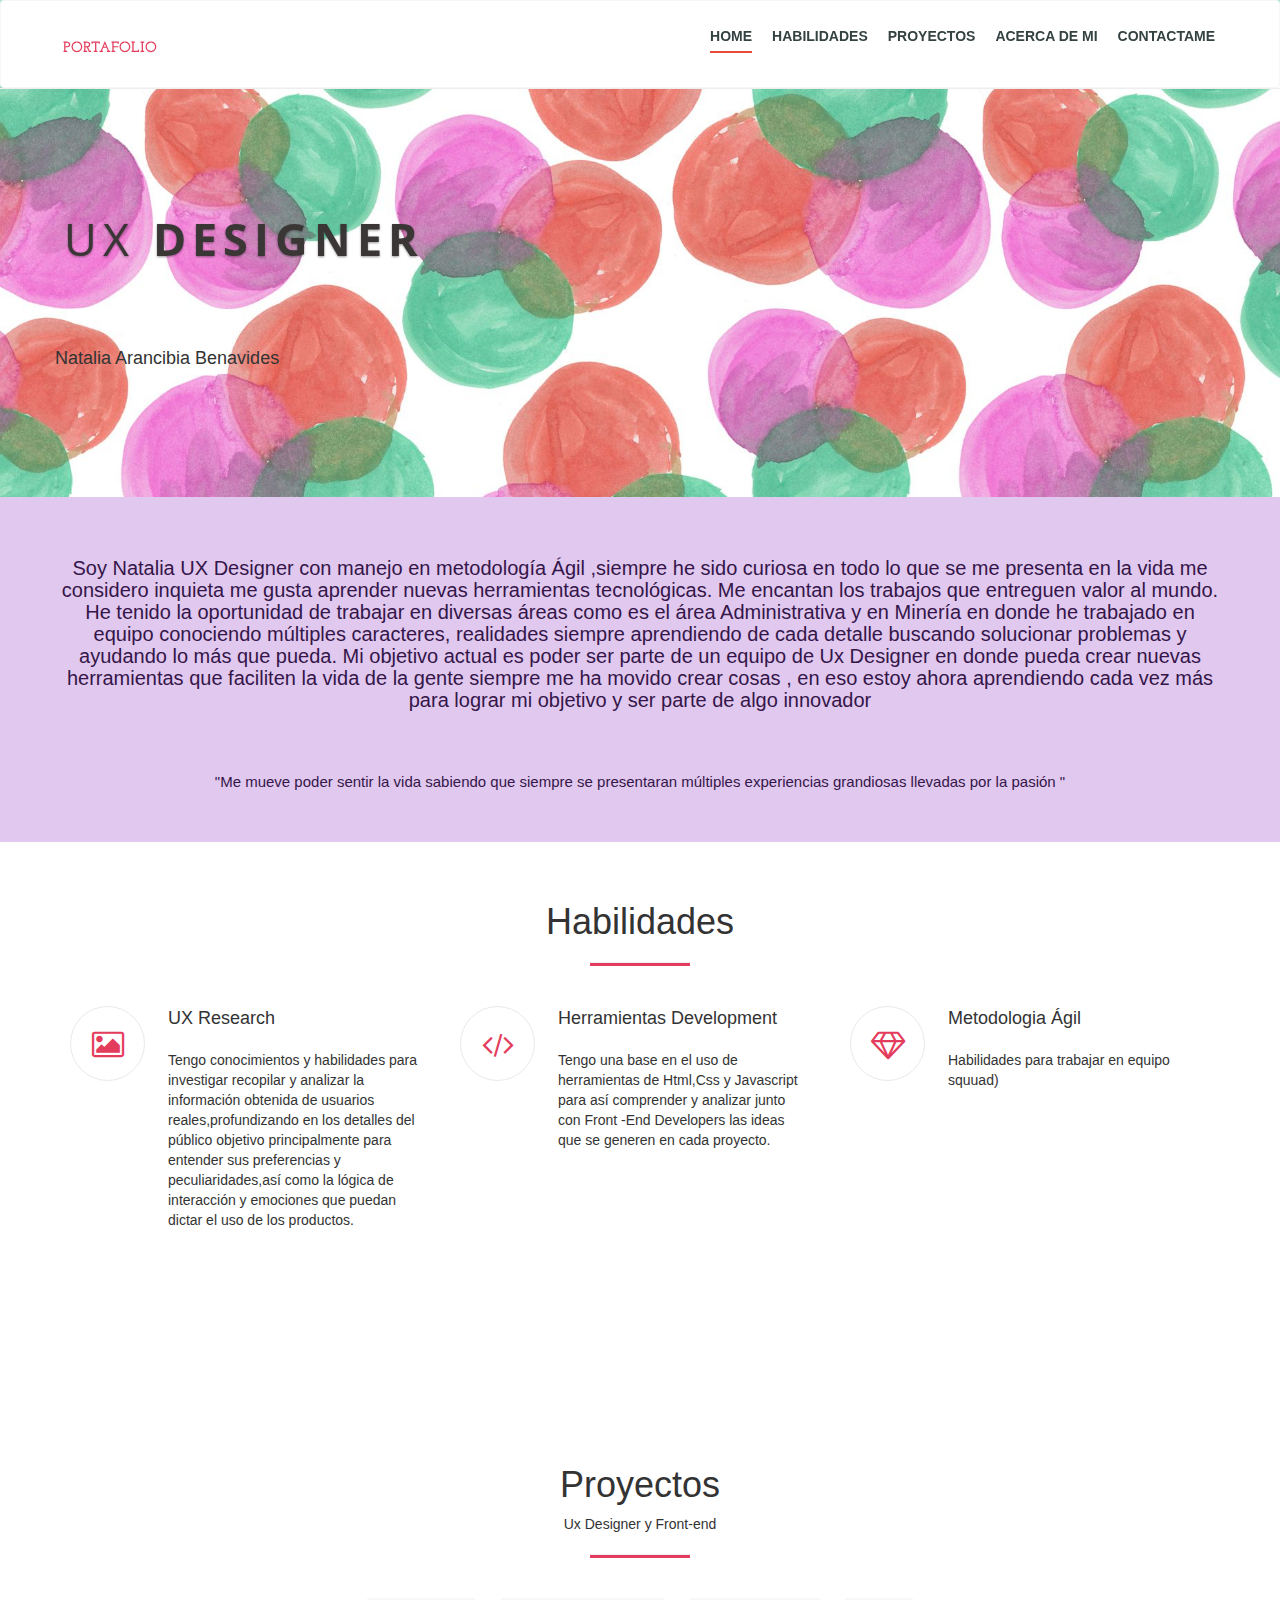
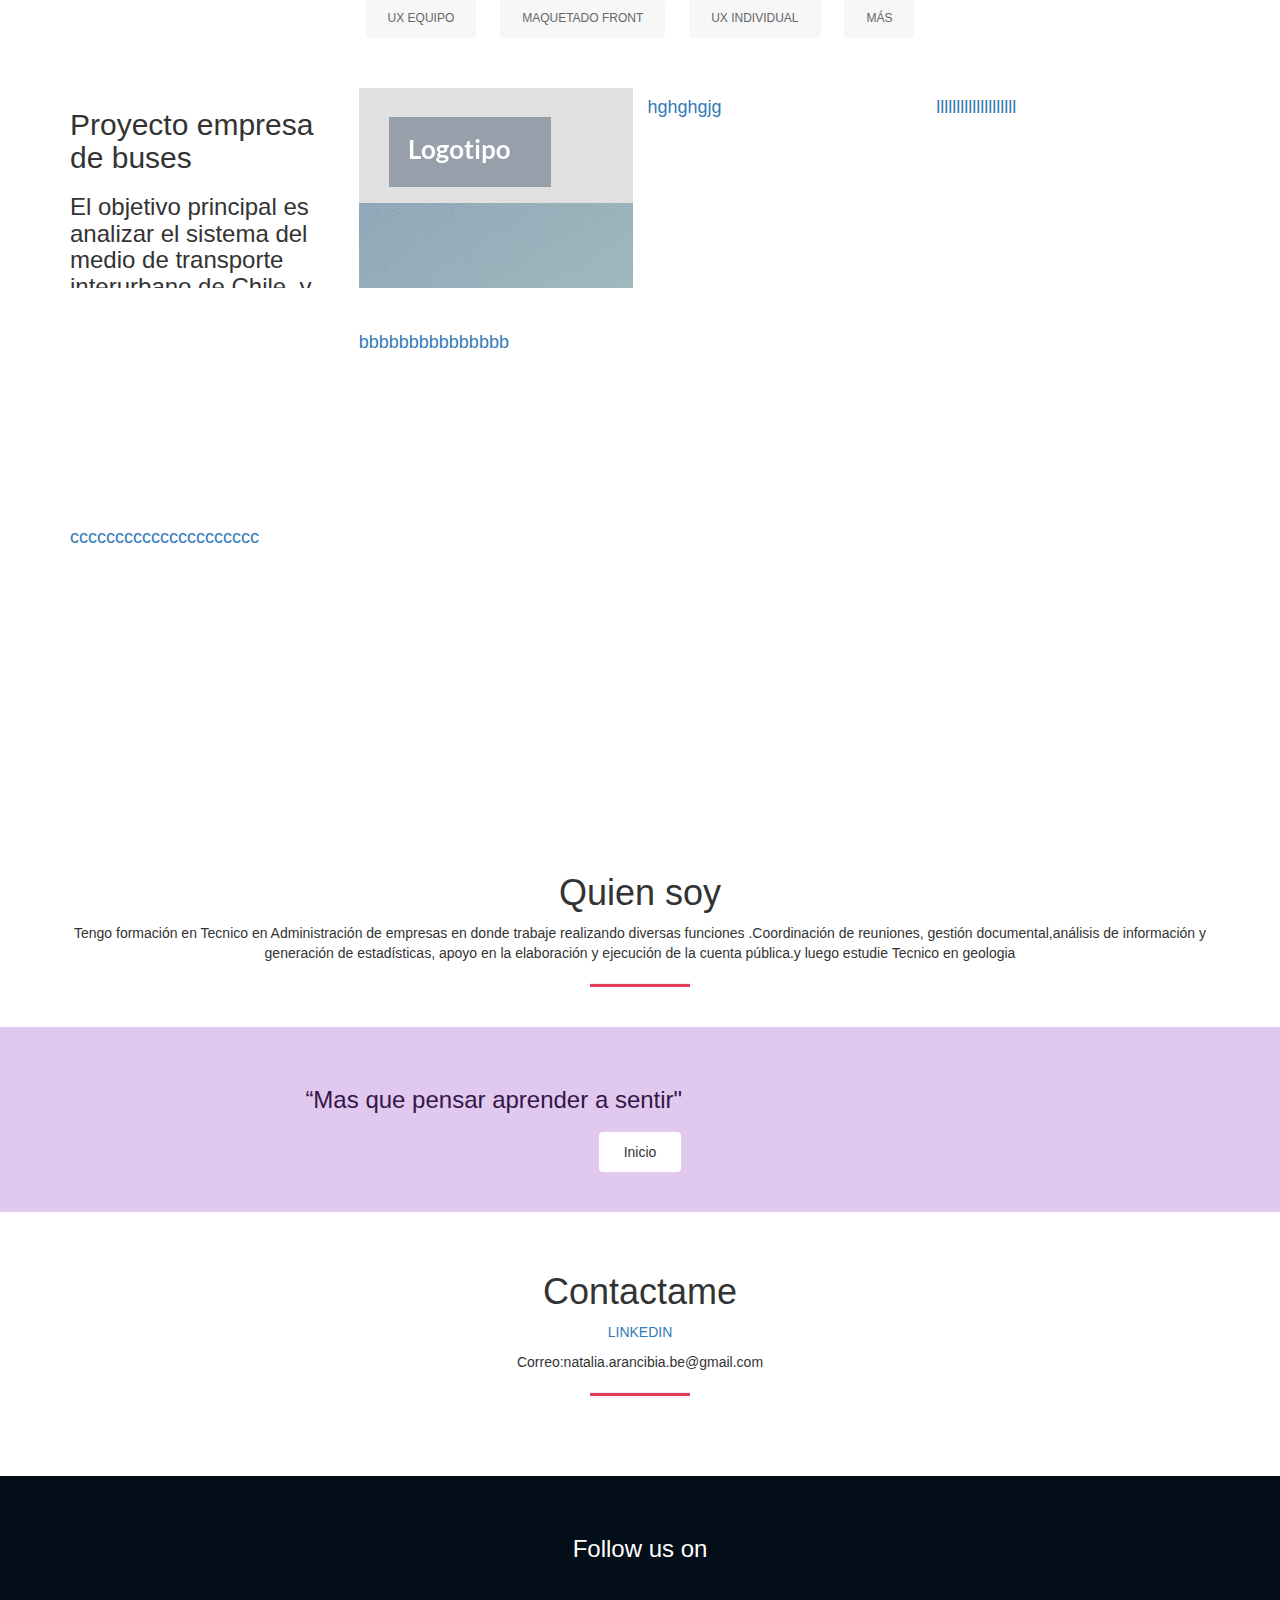
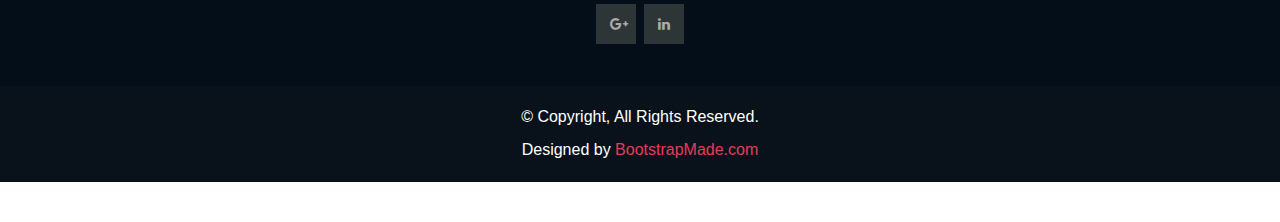
==== commit 477961b8: "subiendo detalles" ====
--- a/index.html
+++ b/index.html
@@ -266,7 +266,7 @@
       <div class="row">
         <div class="page-title text-center">
           <h1>Quien soy</h1>
-          <p> Tengo formación en Tecnico en Administración de empresas en donde me desempeñe  y luego estudie Tecnico en geologia </p>
+          <p> Tengo formación en Tecnico en Administración de empresas en donde trabaje realizando diversas funciones  .Coordinación de reuniones, gestión  documental,análisis de información y generación de estadísticas, apoyo en la elaboración y ejecución de la cuenta pública.y luego estudie Tecnico en geologia </p>
           <hr class="pg-titl-bdr-btm"></hr>
         </div>                                           </di>                                            </div>                                            </div>
 
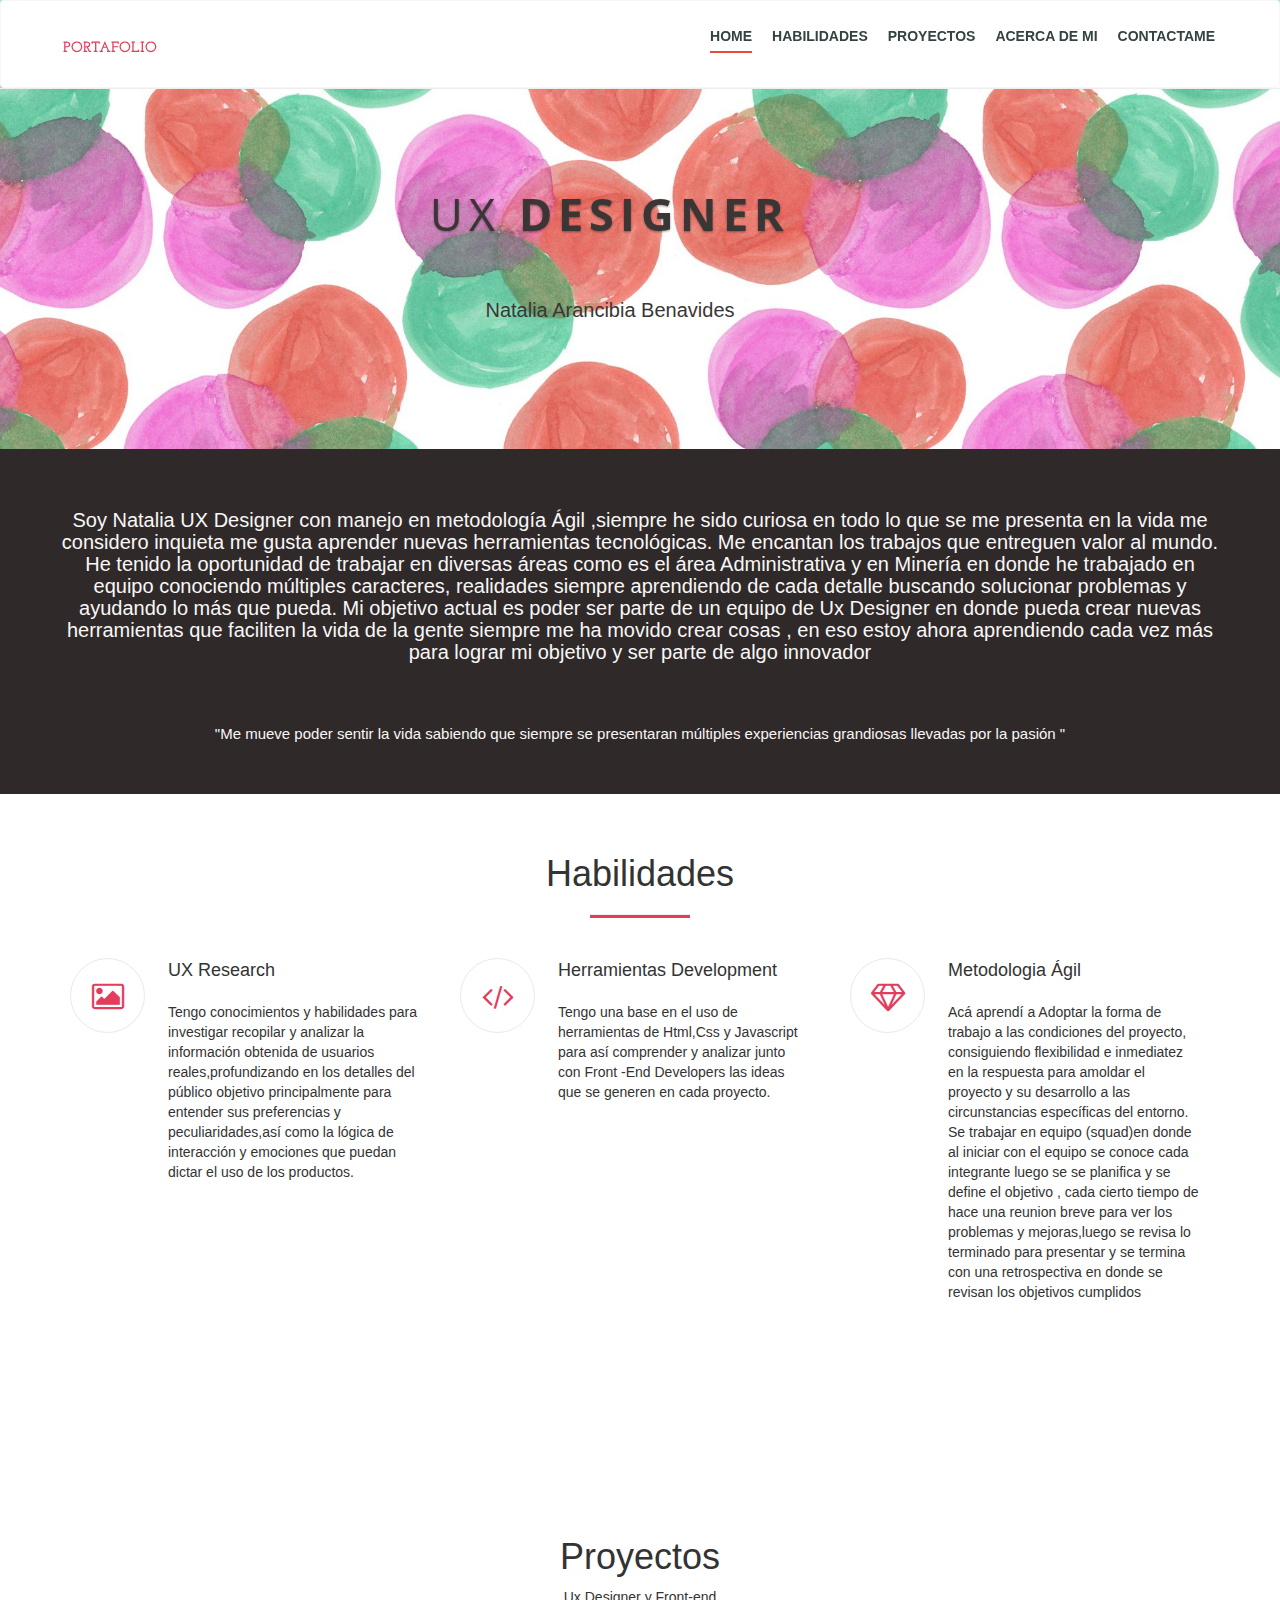
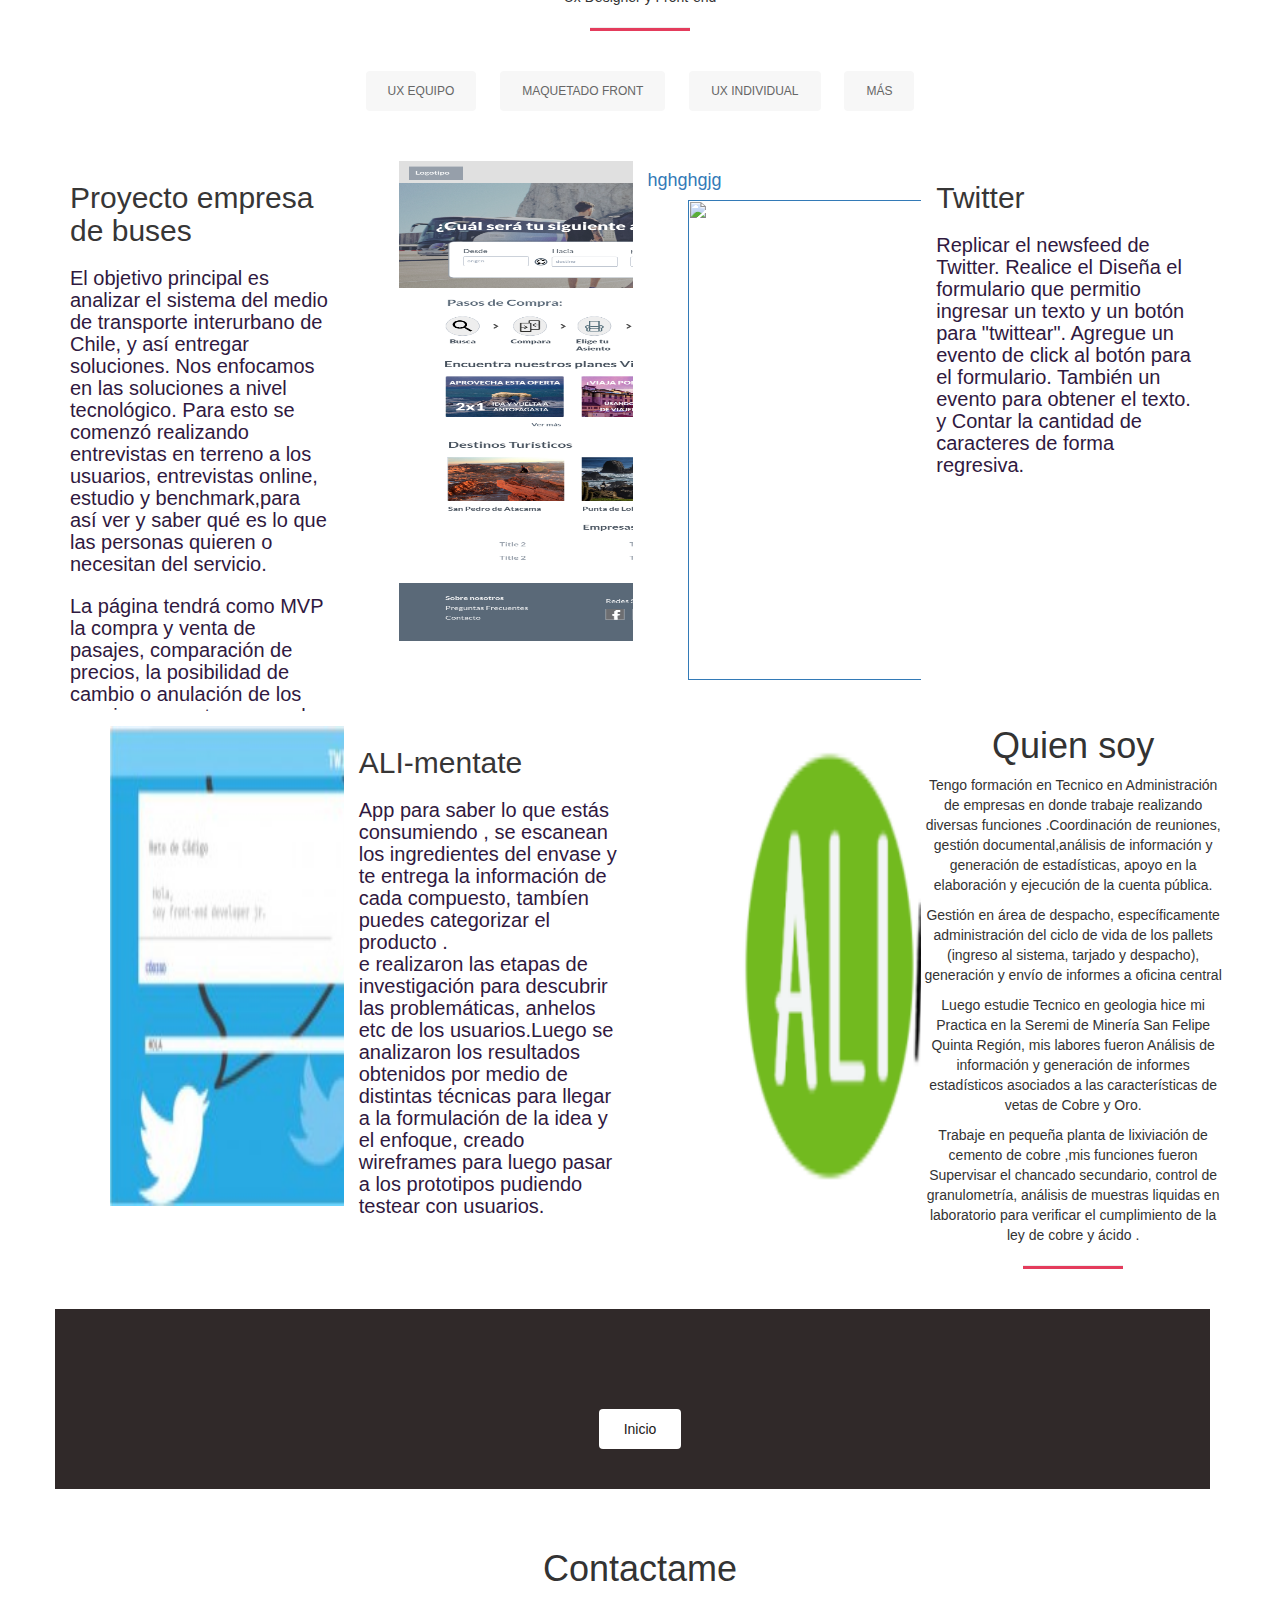
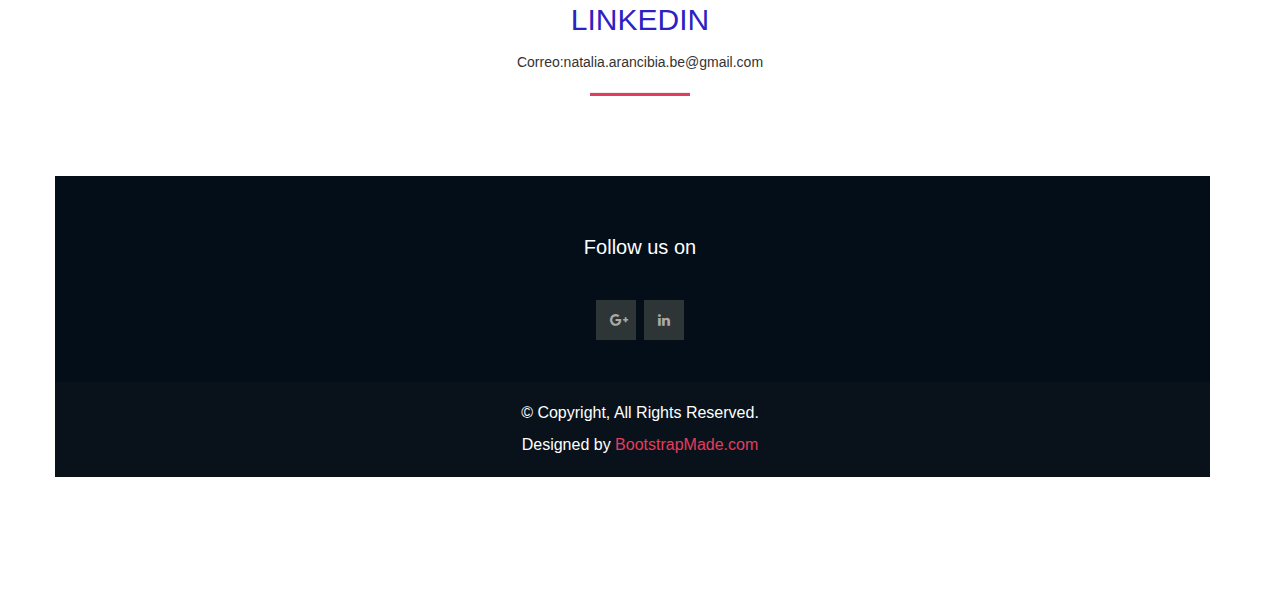
==== commit 10b552af: "más cambios" ====
--- a/index.html
+++ b/index.html
@@ -107,7 +107,8 @@
             <div class="service-icon"><i class="fa fa-diamond"></i></div>
             <div class="service-text">
               <h3>Metodologia Ágil</h3>
-              <p>Habilidades para trabajar en equipo squuad) </p>
+              <p>Acá  aprendí a  Adoptar la forma de trabajo a las condiciones del proyecto, consiguiendo flexibilidad e inmediatez en la respuesta para amoldar el proyecto y su desarrollo a las circunstancias específicas del entorno.
+              Se trabajar en equipo (squad)en donde al iniciar con el equipo  se conoce cada integrante luego se se planifica y se define el objetivo , cada cierto tiempo de hace una reunion breve para ver los problemas y mejoras,luego se revisa lo terminado para presentar y se termina con una retrospectiva en donde se revisan los objetivos cumplidos </p>
             </div>
           </div>
         </div>
@@ -141,16 +142,18 @@
 </h3>
 <h3> La página tendrá como MVP la compra y venta de pasajes, comparación de precios, la posibilidad de cambio o anulación de los pasajes, y en otros casos la devolución del 100% del dinero. Los usuarios se podrán registrar, en pasos muy sencillos, para tener una serie de beneficios y la posibilidad de comentar el servicio. </h3>
 
-            
-            <div class="details">
-
-
              <p><a class="link1" href="https://github.com/NataArancibiaBenavides/Empresa-de-buses/blob/master/README.md" target="_blank">Acá más del proyecto</a><br />
 </p>
+            <div class="details">
+
+
+             <p><a class="link1" href="https://github.com/NataArancibiaBenavides/Empresa-de-buses/blob/master/README.md" target="_blank">Acá más del proyecto</a><br />
+</p>
               <span></span>
             </div>
           </a>
         </div>
+
         <div class="col-lg-3 col-md-6 portfolio-item filter-app">
           <a href="">
             <img src="img/home.png" alt="">
@@ -173,92 +176,78 @@
           </a>
         </div>
 
+
+<div class="col-lg-3 col-md-6 portfolio-item filter-card">
+         <h2> Twitter</h2>
+             <h3>Replicar el newsfeed de Twitter. Realice el
+Diseña el  formulario que permitio ingresar un texto y un botón para "twittear".
+Agregue un evento de click al botón para el  formulario.
+También un evento para  obtener el texto.
+ y Contar la cantidad de caracteres de forma regresiva.
+ <p><a class="link1" href="https://github.com/NataArancibiaBenavides/twitter/blob/master/README.md" target="_blank">Acá más del proyecto</a><br />
+</p>
+</h3>
+
+
+           
+            <div class="details">
+
+
+             <p><a class="link1" href="https://github.com/NataArancibiaBenavides/Empresa-de-buses/blob/master/README.md" target="_blank">Acá más del proyecto</a><br />
+</p>
+              <span></span>
+            </div>
+          </a>
+        </div>
+
         <div class="col-lg-3 col-md-6 portfolio-item filter-card">
           <a href="">
-            <h4>llllllllllllllllllll</h4>
-            <img src="" alt="">
-            <div class="details">
-              <h4>Card 1</h4>
-              <span>Alored dono par</span>
-            </div>
-          </a>
-        </div>
-
-        <div class="col-lg-3 col-md-6 portfolio-item filter-card">
-          <a href="">
-            <img src="" alt="">
-            <div class="details">
-              <h4>Card 2</h4>
-              <span>Alored dono par</span>
-            </div>
-          </a>
-        </div>
-
-        <div class="col-lg-3 col-md-6 portfolio-item filter-web">
-          <a href="">
-            <img src="" alt="">
-            <h4>bbbbbbbbbbbbbbb</h4>
-            <div class="details">
-              <h4>Web 3</h4>
-              <span>Alored dono par</span>
-            </div>
-          </a>
-        </div>
-
-        <div class="col-lg-3 col-md-6 portfolio-item filter-card">
-          <a href="">
-            <img src="" alt="">
-            <div class="details">
-              <h4>Card 3</h4>
-              <span>Alored dono par</span>
-            </div>
-          </a>
-        </div>
-
-        
+            <img id="twit" src="img/TWITER.jpg" alt="">
+            <div class="details">
+              <h4>Foto Home </h4>
+              <span>Prototipo</span>
+            </div>
+          </a>
+        </div>
+
+
+
+
+       
+       
+
+<div class="col-lg-3 col-md-6 portfolio-item filter-logo">
+         <h2> ALI-mentate</h2>
+             <h3>App para saber lo que estás consumiendo , se escanean los ingredientes del envase y te entrega la información de cada compuesto, tambíen puedes categorizar el producto .
+              <p>e realizaron las etapas de investigación para descubrir las problemáticas, anhelos etc de los usuarios.Luego se analizaron los resultados obtenidos por medio de distintas técnicas para llegar a la formulación de la idea y el enfoque, creado wireframes para luego pasar a los prototipos pudiendo testear con usuarios.</p>
+ <p><a class="link1" href="https://github.com/NataArancibiaBenavides/Ali-mentate/blob/master/README.md" target="_blank">Acá más del proyecto</a><br />
+</p>
+</h3>
+
+
+           
+            <div class="details">
+
+
+             <p><a class="link1" href="https://github.com/NataArancibiaBenavides/Empresa-de-buses/blob/master/README.md" target="_blank">Acá más del proyecto</a><br />
+</p>
+              <span></span>
+            </div>
+          </a>
+        </div>
+
         <div class="col-lg-3 col-md-6 portfolio-item filter-logo">
           <a href="">
-            <img src="" alt="">
-            <div class="details">
-              <h4>Logo 1</h4>
-              <span>Alored dono par</span>
-            </div>
-          </a>
-        </div>
-
-        <div class="col-lg-3 col-md-6 portfolio-item filter-logo">
-          <a href="">
-            <h4>ccccccccccccccccccccc</h4>
-            <img src="" alt="">
-            <div class="details">
-              <h4>Logo 3</h4>
-              <span>Alored dono par</span>
-            </div>
-          </a>
-        </div>
-
-        <div class="col-lg-3 col-md-6 portfolio-item filter-web">
-          <a href="">
-            <img src="" alt="">
-            <div class="details">
-              <h4>Web 1</h4>
-              <span>Alored dono par</span>
-            </div>
-          </a>
-        </div>
-
-        <div class="col-lg-3 col-md-6 portfolio-item filter-logo">
-          <a href="">
-            <img src="" alt="">
-            <div class="details">
-              <h4>Logo 2</h4>
-              <span>Alored dono par</span>
-            </div>
-          </a>
-        </div>
-      </div>
-    </div>
-  </div>
+            <img id="ali" src="img/logo.png" alt="">
+            <div class="details">
+              <h4>Foto Home </h4>
+              <span>Prototipo</span>
+            </div>
+          </a>
+        </div>
+
+
+          
 
   <!--acerca de mi-->
   <div id="about" class="section-padding">
@@ -266,7 +255,12 @@
       <div class="row">
         <div class="page-title text-center">
           <h1>Quien soy</h1>
-          <p> Tengo formación en Tecnico en Administración de empresas en donde trabaje realizando diversas funciones  .Coordinación de reuniones, gestión  documental,análisis de información y generación de estadísticas, apoyo en la elaboración y ejecución de la cuenta pública.y luego estudie Tecnico en geologia </p>
+          <p> Tengo formación en Tecnico en Administración de empresas en donde trabaje realizando diversas funciones  .Coordinación de reuniones, gestión  documental,análisis de información y generación de estadísticas, apoyo en la elaboración y ejecución de la cuenta pública.
+          <p>Gestión en área de despacho, específicamente administración del ciclo de vida de los pallets (ingreso al sistema, tarjado y despacho), generación y envío de informes a oficina central </p>  
+
+          <p>Luego estudie Tecnico en geologia hice mi Practica en la Seremi de Minería San Felipe Quinta Región, mis labores fueron
+Análisis de información y generación de informes estadísticos asociados a las características de vetas de Cobre y Oro. </p>
+<p>Trabaje en pequeña planta de lixiviación de cemento de cobre ,mis funciones fueron Supervisar el chancado secundario, control de granulometría, análisis de muestras liquidas en laboratorio para verificar el cumplimiento de la ley de cobre y ácido .</p>
           <hr class="pg-titl-bdr-btm"></hr>
         </div>                                           </di>                                            </div>                                            </div>
 
@@ -278,8 +272,7 @@
   <div class="cta2">
     <div class="container">
       <div class="row white text-center">
-        <h3 class="wd75 fnt-24">“Mas que pensar aprender a  sentir" </h3>
-        <p class="cta-sub-title"></p>
+              <p class="cta-sub-title"></p>
         <a href="#" class="btn btn-default">Inicio</a>
       </div>
     </div>
--- a/css/style.css
+++ b/css/style.css
@@ -1,7 +1,7 @@
 
 .white
 {
-	color:#341649 !important;
+	color:#F9F7F7 !important;
 }
 h1.cta-title
 {
@@ -10,6 +10,15 @@
 h1
 {
 	font-size: 36px;
+}
+
+h2{
+    color: #373636;
+}
+
+h3{
+    color:#301940;
+    font-size: 20px;
 }
 /**************************************
 Header
@@ -138,7 +147,8 @@
 
 .jumbotron h1.small
 {
-    line-height: 200px;
+    text-align: center;
+    line-height: 150px;
     border-width: 0px;
     margin: 9px;
     padding: 0px;
@@ -153,6 +163,15 @@
     -ms-filter: drop-shadow(0 1px 1px rgba(0, 0, 0, 0.4));
     filter: drop-shadow(0 1px 1px rgba(0, 0, 0, 0.4));
 }
+
+.samlll{
+    text-align:center;
+    font-size: 20px;
+    color:#3A3636;
+
+}
+
+
 .container .jumbotron, .container-fluid .jumbotron {
     padding-right: 60px;
     padding-left: 0px;
@@ -175,7 +194,7 @@
 }
 .cta-1, .cta2
 {
-	background-color:#E1C8EF;
+	background-color:#302929;
 	padding: 40px 0px;
 }
 p.cta-sub-title
@@ -300,19 +319,43 @@
 }
 .cta2 a
 {
-margin-top: 5px;
+color:#221818;
 }
 .fnt-24
 {
 	font-size: 24px;
+    color:#FFFFFF;
+    left: 100px;
+}
+#colorr{
+    color:#FFFFFF;
 }
 
 /* Portfolio */
+.prot1 {
+    width: 200px;
+    height: 300px;
+}
+
 #portfolio {
   background: #fff;
   padding: 80px 0;
 }
 
+
+.link1{
+    color: #fff;
+    font-size: 20px;
+    line-height:none;
+}
+
+
+.link2{
+    color:#2C22C3;
+    font-size: 30px;
+    font-weight: 10px;
+    line-height:none;
+}
 #portfolio #portfolio-wrapper {
   padding-right: 15px;
 }
@@ -346,7 +389,7 @@
 
 #portfolio .portfolio-item {
   position: relative;
-  height: 200px;
+  height: 550px;
   overflow: hidden !important;
   margin-bottom: 15px;
   transition: all 350ms ease;
@@ -361,14 +404,26 @@
 }
 
 #portfolio .portfolio-item img {
+  height: 480px;
+  width: 480px;  
   position: relative;
+  left: 40px;
   top: 0;
   transition: all 600ms cubic-bezier(0.645, 0.045, 0.355, 1);
 }
 
+.portfolio-item filter-card #twit img {
+  height: 400px;
+  width: 580px;  
+  position: relative;
+  left: 40px;
+  top: 0;
+  transition: all 600ms cubic-bezier(0.645, 0.045, 0.355, 1);
+}
+
 #portfolio .portfolio-item .details {
   height: 50px;
-  background: #E43C5C;
+  background: #353239;
   position: absolute;
   width: 100%;
   height: 50px;
@@ -593,7 +648,7 @@
     font-size: 35px;
 }
 h1.cta-title {
-    font-size: 15px;
+    font-size: 13px;
 }
 p.cta-sub-title {
     font-size: 20px;
